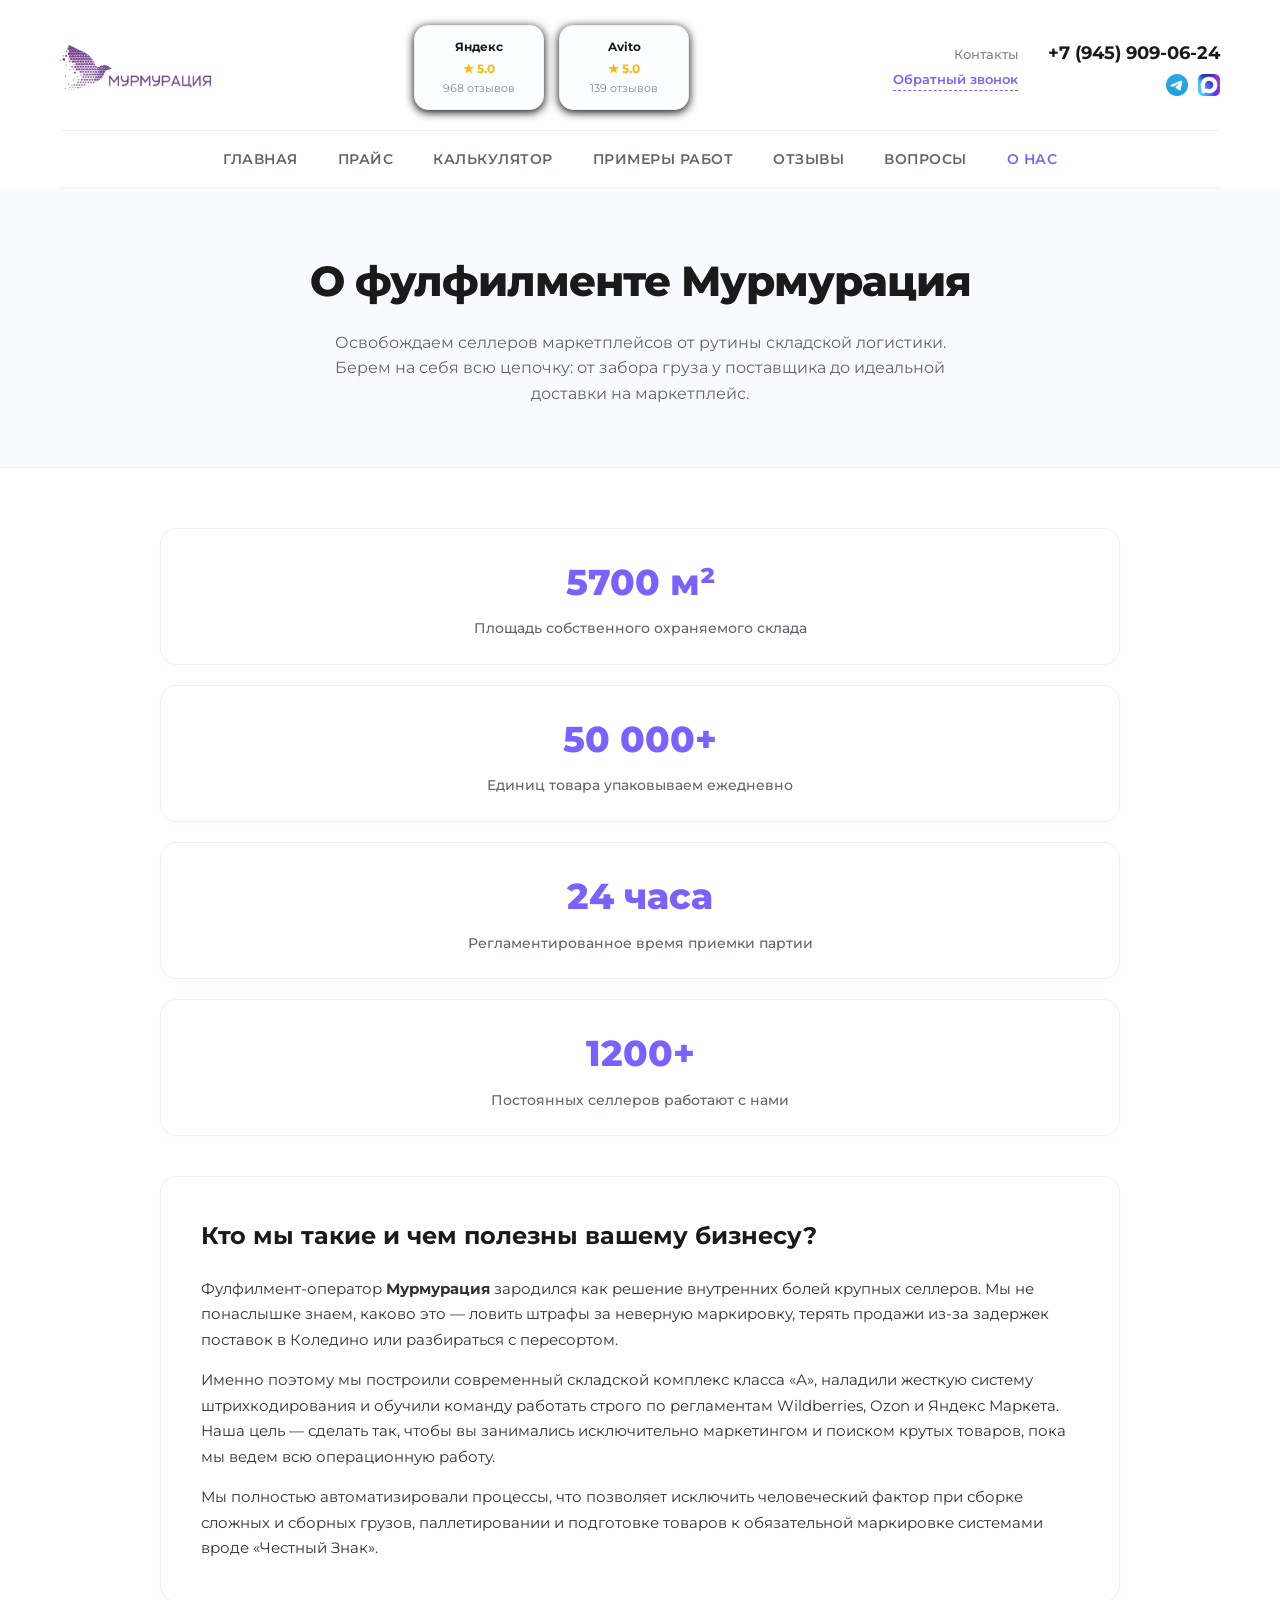
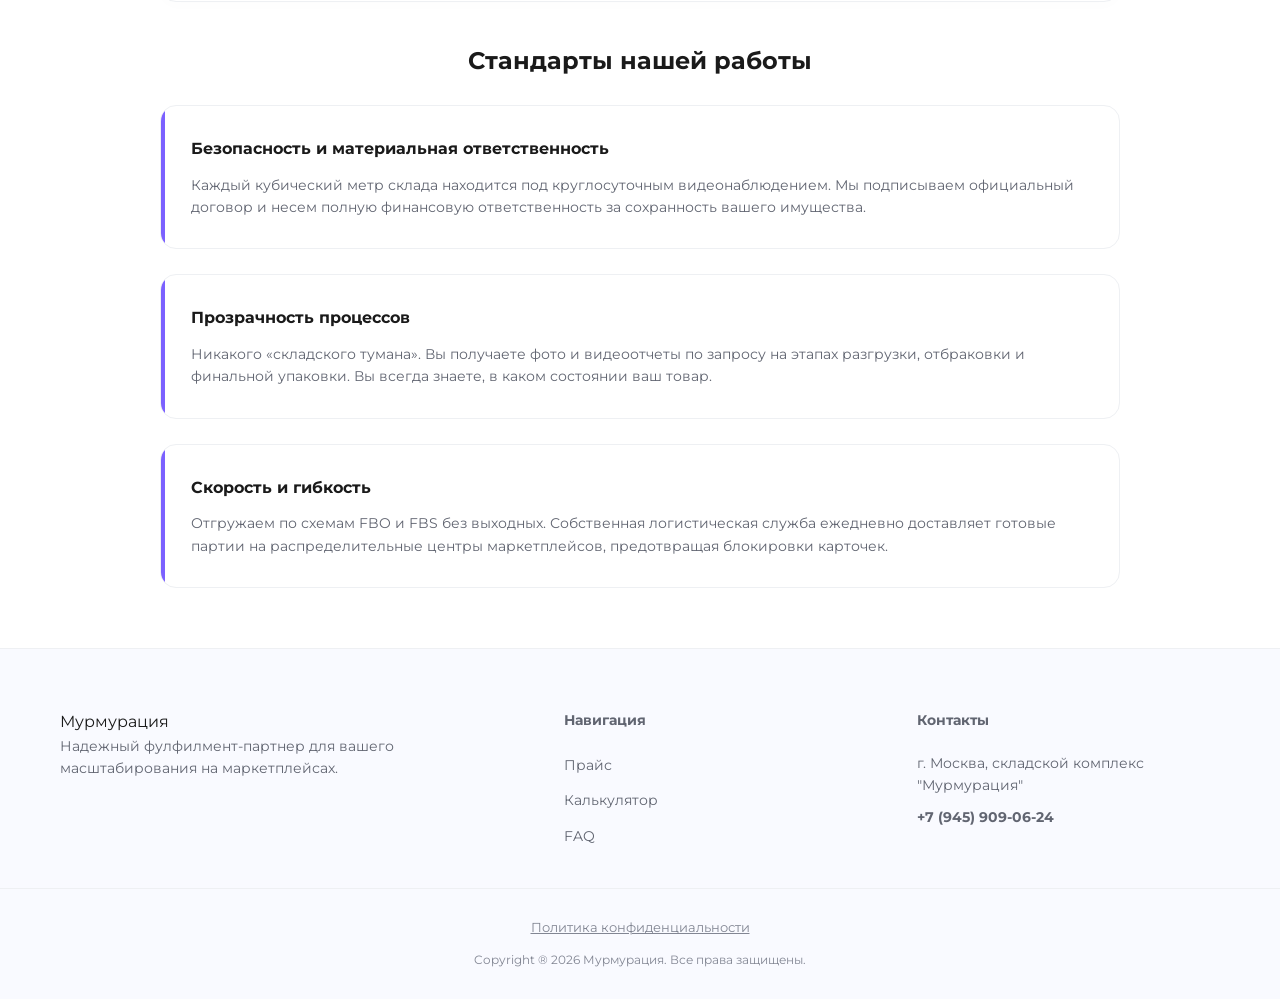
==== about.html @ 0a9bf823 "Final" ====
<!doctype html>
<html lang="ru">
  <head>
    <meta charset="UTF-8" />
    <meta name="viewport" content="width=device-width, initial-scale=1.0" />
    <title>О компании — Мурмурация</title>
    <link rel="stylesheet" href="css/main.css" />
    <style>
      /* ==========================================================================
         ДОПОЛНИТЕЛЬНЫЕ СТИЛИ ДЛЯ СТРАНИЦЫ О КОМПАНИИ (about.html)
         ========================================================================== */
      .about-hero {
        background: #f9faff;
        padding: 60px 0;
        text-align: center;
        border-bottom: 1px solid #eef0f3;
      }
      .about-hero h1 {
        font-size: 42px;
        font-weight: 800;
        margin-bottom: 15px;
        letter-spacing: -1px;
        color: #1a1a1a;
      }
      .about-hero p {
        color: #616571;
        font-size: 16px;
        max-width: 650px;
        margin: 0 auto;
        line-height: 1.6;
      }

      /* Основной контейнер контента */
      .about-container {
        max-width: 1000px;
        margin: 0 auto;
        padding: 60px 20px;
      }

      /* Блок с текстом об истории/миссии */
      .about-story-block {
        background: #ffffff;
        border: 1px solid #eef0f3;
        border-radius: 16px;
        padding: 40px;
        margin-bottom: 40px;
        box-shadow: 0 4px 15px rgba(0, 0, 0, 0.01);
      }
      .about-story-block h3 {
        font-size: 24px;
        font-weight: 700;
        margin-bottom: 20px;
        color: #1a1a1a;
      }
      .about-story-block p {
        font-size: 15px;
        color: #333333;
        line-height: 1.7;
        margin-bottom: 15px;
      }
      .about-story-block p:last-child {
        margin-bottom: 0;
      }

      /* Сетка с цифрами/достижениями */
      .about-stats-grid {
        display: grid;
        grid-template-columns: repeat(auto-fit, minmax(220px, 1fr));
        gap: 20px;
        margin-bottom: 40px;
      }
      .stat-card {
        background: #ffffff;
        border: 1px solid #eef0f3;
        border-radius: 16px;
        padding: 25px;
        text-align: center;
        box-shadow: 0 4px 15px rgba(0, 0, 0, 0.01);
      }
      .stat-number {
        font-size: 36px;
        font-weight: 800;
        color: #7b61ff; /* Твой фирменный фиолетовый */
        margin-bottom: 8px;
      }
      .stat-label {
        font-size: 14px;
        color: #616571;
        font-weight: 500;
        line-height: 1.4;
      }

      /* Блок с нашими ценностями/преимуществами */
      .about-features-section h3 {
        font-size: 24px;
        font-weight: 700;
        margin-bottom: 25px;
        text-align: center;
        color: #1a1a1a;
      }
      .about-features-grid {
        display: grid;
        grid-template-columns: repeat(auto-fit, minmax(280px, 1fr));
        gap: 25px;
      }
      .feature-card {
        background: #ffffff;
        border: 1px solid #eef0f3;
        border-radius: 16px;
        padding: 30px;
        position: relative;
        overflow: hidden;
      }
      .feature-card::before {
        content: "";
        position: absolute;
        top: 0;
        left: 0;
        width: 4px;
        height: 100%;
        background: #7b61ff;
      }
      .feature-card h5 {
        font-size: 16px;
        font-weight: 700;
        color: #1a1a1a;
        margin-bottom: 12px;
      }
      .feature-card p {
        font-size: 14px;
        color: #616571;
        line-height: 1.6;
      }
    </style>
  </head>
  <body>
    <div class="wrapper">
      <header class="container">
        <div class="header-top">
          <a href="./" class="logo">
            <img src="img/logo.png" alt="Мурмурация — фулфилмент под ключ" />
          </a>

          <div class="rating-widgets">
            <a
              href="https://yandex.ru/maps/-/CPHtiZzV"
              target="_blank"
              class="rating-box yandex-box"
            >
              <span class="box-title">Яндекс</span>
              <span class="rating">★ 5.0</span>
              <span class="reviews">968 отзывов</span>
            </a>
            <a
              href="https://www.avito.ru/"
              target="_blank"
              class="rating-box avito-box"
            >
              <span class="box-title">Avito</span>
              <span class="rating">★ 5.0</span>
              <span class="reviews">139 отзывов</span>
            </a>
          </div>

          <div class="header-contacts">
            <div class="callback-links">
              <a href="contact.html">Контакты</a>
              <a href="#call-modal" class="callback-trigger">Обратный звонок</a>
            </div>
            <div class="phone-block">
              <a href="tel:+79459090624" class="phone-number"
                >+7 (945) 909-06-24</a
              >
              <div class="social-icons">
                <a href="#" target="_blank" rel="noopener">
                  <img src="img/Telegram.png" alt="Написать нам в Telegram" />
                </a>
                <a href="#" target="_blank" rel="noopener">
                  <img src="img/MAX-512x512.png" alt="Написать нам в Макс" />
                </a>
              </div>
            </div>
          </div>
        </div>

        <nav class="header-nav">
          <ul>
            <li><a href="./">Главная</a></li>
            <li><a href="./#price">Прайс</a></li>
            <li><a href="./#calculator">Калькулятор</a></li>
            <li><a href="./#examples">Примеры работ</a></li>
            <li><a href="reviews.html">Отзывы</a></li>
            <li><a href="./#faq">Вопросы</a></li>
            <li class="active"><a href="about.html">О нас</a></li>
          </ul>
        </nav>
      </header>

      <main>
        <section class="about-hero">
          <div class="container">
            <h1>О фулфилменте Мурмурация</h1>
            <p>
              Освобождаем селлеров маркетплейсов от рутины складской логистики.
              Берем на себя всю цепочку: от забора груза у поставщика до
              идеальной доставки на маркетплейс.
            </p>
          </div>
        </section>

        <section class="container">
          <div class="about-container">
            <div class="about-stats-grid">
              <div class="stat-card">
                <div class="stat-number">5700 м²</div>
                <div class="stat-label">
                  Площадь собственного охраняемого склада
                </div>
              </div>
              <div class="stat-card">
                <div class="stat-number">50 000+</div>
                <div class="stat-label">
                  Единиц товара упаковываем ежедневно
                </div>
              </div>
              <div class="stat-card">
                <div class="stat-number">24 часа</div>
                <div class="stat-label">
                  Регламентированное время приемки партии
                </div>
              </div>
              <div class="stat-card">
                <div class="stat-number">1200+</div>
                <div class="stat-label">
                  Постоянных селлеров работают с нами
                </div>
              </div>
            </div>

            <div class="about-story-block">
              <h3>Кто мы такие и чем полезны вашему бизнесу?</h3>
              <p>
                Фулфилмент-оператор <strong>Мурмурация</strong> зародился как
                решение внутренних болей крупных селлеров. Мы не понаслышке
                знаем, каково это — ловить штрафы за неверную маркировку, терять
                продажи из-за задержек поставок в Коледино или разбираться с
                пересортом.
              </p>
              <p>
                Именно поэтому мы построили современный складской комплекс
                класса «А», наладили жесткую систему штрихкодирования и обучили
                команду работать строго по регламентам Wildberries, Ozon и
                Яндекс Маркета. Наша цель — сделать так, чтобы вы занимались
                исключительно маркетингом и поиском крутых товаров, пока мы
                ведем всю операционную работу.
              </p>
              <p>
                Мы полностью автоматизировали процессы, что позволяет исключить
                человеческий фактор при сборке сложных и сборных грузов,
                паллетировании и подготовке товаров к обязательной маркировке
                системами вроде «Честный Знак».
              </p>
            </div>

            <div class="about-features-section">
              <h3>Стандарты нашей работы</h3>
              <div class="about-features-grid">
                <div class="feature-card">
                  <h5>Безопасность и материальная ответственность</h5>
                  <p>
                    Каждый кубический метр склада находится под круглосуточным
                    видеонаблюдением. Мы подписываем официальный договор и несем
                    полную финансовую ответственность за сохранность вашего
                    имущества.
                  </p>
                </div>

                <div class="feature-card">
                  <h5>Прозрачность процессов</h5>
                  <p>
                    Никакого «складского тумана». Вы получаете фото и
                    видеоотчеты по запросу на этапах разгрузки, отбраковки и
                    финальной упаковки. Вы всегда знаете, в каком состоянии ваш
                    товар.
                  </p>
                </div>

                <div class="feature-card">
                  <h5>Скорость и гибкость</h5>
                  <p>
                    Отгружаем по схемам FBO и FBS без выходных. Собственная
                    логистическая служба ежедневно доставляет готовые партии на
                    распределительные центры маркетплейсов, предотвращая
                    блокировки карточек.
                  </p>
                </div>
              </div>
            </div>
          </div>
        </section>
      </main>

      <footer>
        <div class="footer-blocks container">
          <div>
            <span class="logo">Мурмурация</span>
            <p>
              Надежный фулфилмент-партнер для вашего масштабирования на
              маркетплейсах.
            </p>
          </div>
          <div>
            <p class="footer-title">Навигация</p>
            <ul>
              <li><a href="./#price">Прайс</a></li>
              <li><a href="./#calculator">Калькулятор</a></li>
              <li><a href="./#faq">FAQ</a></li>
            </ul>
          </div>
          <div>
            <p class="footer-title">Контакты</p>
            <p>г. Москва, складской комплекс "Мурмурация"</p>
            <p class="footer-phone">+7 (945) 909-06-24</p>
          </div>
        </div>
        <hr />
        <div
          class="footer-legal"
          style="text-align: center; margin-bottom: 10px"
        >
          <a
            href="privacy-policy.html"
            style="font-size: 13px; color: #828693; text-decoration: underline"
            >Политика конфиденциальности</a
          >
        </div>
        <p class="copyright">
          Copyright ® 2026 Мурмурация. Все права защищены.
        </p>
      </footer>
    </div>
  </body>
</html>
---- css/main.css ----
/* ==========================================================================
   1. БАЗОВЫЕ НАСТРОЙКИ (НЕ ТРОГАТЬ)
   ========================================================================== */
@import url("https://fonts.googleapis.com/css2?family=Montserrat:wght@300;400;500;600;700;800;900&display=swap");

* {
  margin: 0;
  padding: 0;
  box-sizing: border-box;
}

html {
  scroll-behavior: smooth;
}

body {
  font-family: "Montserrat", sans-serif;
  background-color: #ffffff;
  color: #1a1a1a;
  line-height: 1.6;
  -webkit-font-smoothing: antialiased;
}

a {
  text-decoration: none;
  color: inherit;
  transition: all 0.2s ease;
}

img,
video {
  max-width: 100%;
  height: auto;
  display: block;
}

.wrapper {
  overflow: hidden;
  display: flex;
  flex-direction: column;
  min-height: 100vh;
}

.container {
  max-width: 1200px;
  width: 100%;
  margin: 0 auto;
  padding: 0 20px;
}

.section-padding {
  padding: 100px 0;
}

.section-title {
  font-size: 36px;
  font-weight: 800;
  letter-spacing: -0.5px;
  margin-bottom: 50px;
  text-align: center;
}

.grid-3-columns {
  display: grid;
  grid-template-columns: repeat(3, 1fr);
  gap: 30px;
}

/* ==========================================================================
   2. ШАПКА САЙТА (HEADER)
   ========================================================================== */
.header-top {
  display: flex;
  justify-content: space-between;
  align-items: center;
  padding: 25px 0 20px 0;
}

.logo img {
  max-height: 45px;
}

.header-contacts {
  display: flex;
  align-items: center;
  gap: 30px;
}

.callback-links {
  display: flex;
  flex-direction: column;
  align-items: flex-end;
  gap: 4px;
}

.callback-links a {
  font-size: 13px;
  font-weight: 500;
  color: #828693;
}

.callback-links .callback-trigger {
  color: #7b61ff;
  font-weight: 600;
  border-bottom: 1px dashed #7b61ff;
}

.callback-links .callback-trigger:hover {
  color: #5a3edb;
  border-color: transparent;
}

.phone-block {
  display: flex;
  flex-direction: column;
  align-items: flex-end;
  gap: 6px;
}

.phone-number {
  font-size: 18px;
  font-weight: 700;
  color: #1a1a1a;
}

.social-icons {
  display: flex;
  gap: 10px;
}

.social-icons img {
  width: 22px;
  height: 22px;
}

/* Бургер по умолчанию скрыт на ПК */
.burger-menu-btn {
  display: none;
}

.header-nav {
  border-top: 1px solid #f0f2f5;
  border-bottom: 1px solid #f0f2f5;
  padding: 15px 0;
}

.header-nav ul {
  display: flex;
  list-style: none;
  justify-content: center;
  gap: 40px;
}

.header-nav ul li a {
  font-size: 14px;
  font-weight: 600;
  color: #616571;
  text-transform: uppercase;
  letter-spacing: 0.5px;
}

.header-nav ul li a:hover,
.header-nav ul li.active a {
  color: #7b61ff;
}

/* ==========================================================================
   3. ГЛАВНЫЙ ЭКРАН (HERO)
   ========================================================================== */
.hero-advanced-section {
  width: 100%;
  padding: 60px 0;
  background-color: #ffffff;
}

.hero-layout-wrapper {
  display: flex;
  align-items: center;
  justify-content: space-between;
  gap: 50px;
}

.hero-text-side {
  flex: 0 0 45%;
  max-width: 520px;
}

.hero-tagline {
  font-size: 12px;
  font-weight: 700;
  color: #ff7a50;
  letter-spacing: 1.5px;
  margin-bottom: 20px;
  text-transform: uppercase;
}

.hero-title {
  font-size: 42px;
  font-weight: 800;
  line-height: 1.2;
  margin-bottom: 20px;
  letter-spacing: -1px;
}

.hero-text-p {
  font-size: 15px;
  color: #616571;
  margin-bottom: 30px;
}

.hero-stats {
  display: flex;
  gap: 40px;
  margin-bottom: 40px;
  border-left: 3px solid #7b61ff;
  padding-left: 20px;
}

.stat-item {
  display: flex;
  flex-direction: column;
}

.stat-num {
  font-size: 32px;
  font-weight: 800;
  color: #1a1a1a;
  line-height: 1.2;
}

.stat-desc {
  font-size: 13px;
  color: #828693;
  font-weight: 500;
}

.btn-main {
  background-color: #7b61ff;
  color: #ffffff;
  border: none;
  padding: 18px 36px;
  font-family: "Montserrat", sans-serif;
  font-size: 15px;
  font-weight: 700;
  border-radius: 12px;
  cursor: pointer;
  box-shadow: 0 6px 20px rgba(123, 97, 255, 0.25);
  transition: all 0.2s ease;
}

.btn-main:hover {
  background-color: #5a3edb;
  transform: translateY(-2px);
}

.hero-interactive-side {
  flex: 0 0 50%;
  width: 100%;
}

.map-viewport-clean {
  position: relative;
  width: 100%;
  aspect-ratio: 16 / 9;
  border-radius: 24px;
  overflow: hidden;
  box-shadow: 0 25px 60px rgba(0, 0, 0, 0.12);
  background: #101012;
}

.map-container-clean {
  width: 100%;
  height: 100%;
  position: relative;
}

.map-video-element {
  width: 100%;
  height: 100%;
  object-fit: cover;
  display: block;
}

.map-point {
  position: absolute;
  z-index: 10;
}

.point-trigger {
  width: 36px;
  height: 36px;
  border-radius: 50%;
  background-color: #7b61ff;
  color: #ffffff;
  border: 3px solid #ffffff;
  font-size: 20px;
  font-weight: 700;
  cursor: pointer;
  display: flex;
  align-items: center;
  justify-content: center;
  box-shadow: 0 6px 15px rgba(123, 97, 255, 0.4);
  transition: all 0.2s ease;
}

.point-trigger:hover {
  transform: scale(1.2) rotate(90deg);
  background-color: #ff7a50;
}

/* ==========================================================================
   4. ПОЛНОЭКРАННЫЕ ОКНА (ART OVERLAYS)
   ========================================================================== */
.art-overlay {
  position: fixed;
  top: 0;
  left: 0;
  width: 100%;
  height: 100%;
  background-color: rgba(20, 20, 22, 0.9);
  backdrop-filter: blur(10px);
  display: flex;
  justify-content: center;
  align-items: center;
  z-index: 99999;
  opacity: 0;
  visibility: hidden;
  transition: all 0.3s ease;
}

.art-overlay.is-visible {
  opacity: 1;
  visibility: visible;
}

.art-modal-content {
  position: relative;
  max-width: 90vw;
  max-height: 90vh;
}

.art-modal-content img {
  max-width: 100%;
  max-height: 85vh;
  border-radius: 16px;
  box-shadow: 0 30px 80px rgba(0, 0, 0, 0.5);
  display: block;
  object-fit: contain;
}

.art-modal-close {
  position: absolute;
  top: -55px;
  right: 0;
  background: none;
  border: none;
  color: #ffffff;
  font-size: 45px;
  font-weight: 300;
  cursor: pointer;
  line-height: 1;
  transition: color 0.2s;
}

.art-modal-close:hover {
  color: #ff7a50;
}

/* ==========================================================================
   5. ФИКС ИСПРАВЛЕННОЙ БЕСКОНЕЧНОЙ КАРУСЕЛИ ЛОГОТИПОВ
   ========================================================================== */
.partners-carousel {
  padding: 40px 0;
  border-top: 1px solid #f0f2f5;
  border-bottom: 1px solid #f0f2f5;
  overflow: hidden;
  position: relative;
  width: 100%;

  -webkit-mask-image: linear-gradient(
    to right,
    transparent 0%,
    #000 10%,
    #000 90%,
    transparent 100%
  );
  mask-image: linear-gradient(
    to right,
    transparent 0%,
    #000 10%,
    #000 90%,
    transparent 100%
  );
}

.logos-track {
  display: flex;
  width: max-content;
  align-items: center;
  animation: scrollLinear 30s linear infinite;
}

.logos-group {
  display: flex;
  align-items: center;
  justify-content: space-around;
  gap: 80px;
  padding-right: 80px; /* Стык в стык без наложений */
}

.logos-group a {
  display: flex;
  align-items: center;
  justify-content: center;
  flex-shrink: 0;
  position: relative;
}

.logos-group img {
  height: 32px;
  width: auto;
  object-fit: contain;
  filter: grayscale(100%);
  opacity: 0.3;
  transition:
    filter 0.3s ease,
    opacity 0.3s ease,
    transform 0.3s ease;
}

.logos-group a:hover img {
  filter: grayscale(0%);
  opacity: 1;
  transform: scale(1.08);
}

@keyframes scrollLinear {
  0% {
    transform: translateX(0);
  }
  100% {
    transform: translateX(-50%);
  }
}

/* ==========================================================================
   6. КОММЕРЧЕСКИЕ БЛОКИ (ПРАЙСЫ И ПРИМЕРЫ РАБОТ)
   ========================================================================== */
.work-card {
  background: #ffffff;
  border-radius: 16px;
  overflow: hidden;
  border: 1px solid #eef0f3;
  transition: all 0.3s ease;
}

.work-card img {
  width: 100%;
  height: 220px;
  object-fit: cover;
}

.work-card p {
  padding: 20px;
  font-weight: 600;
  font-size: 14px;
  color: #1a1a1a;
  text-align: center;
}

.work-card:hover {
  transform: translateY(-5px);
  box-shadow: 0 15px 35px rgba(0, 0, 0, 0.05);
}

.service-card {
  background: #fcfdfe;
  border: 1px solid #eef0f3;
  border-radius: 16px;
  padding: 40px 30px;
  transition: all 0.3s ease;
}

.service-icon {
  width: 45px;
  height: 45px;
  margin-bottom: 25px;
}

.service-card h4 {
  font-size: 18px;
  font-weight: 700;
  margin-bottom: 12px;
}

.service-card p {
  font-size: 14px;
  color: #616571;
}

.service-card:hover {
  background: #ffffff;
  border-color: #7b61ff;
  box-shadow: 0 15px 35px rgba(123, 97, 255, 0.05);
}

/* ==========================================================================
   7. СЕКЦИЯ КАЛЬКУЛЯТОРА И FAQ
   ========================================================================== */
.calc-block {
  background: #f9faff;
  border: 1px solid #e8ecff;
  border-radius: 24px;
  padding: 60px 40px;
  text-align: center;
}

.calc-subtitle {
  color: #616571;
  margin-top: -30px;
  margin-bottom: 40px;
}

.calc-placeholder {
  background: #ffffff;
  border: 2px dashed #d2d9ff;
  border-radius: 16px;
  padding: 50px;
  color: #7b61ff;
  font-weight: 600;
}

.faq-list {
  max-width: 800px;
  margin: 0 auto;
  display: flex;
  flex-direction: column;
  gap: 15px;
}

.faq-item {
  border: 1px solid #eef0f3;
  border-radius: 12px;
  background: #ffffff;
  padding: 20px 25px;
  overflow: hidden;
  transition: border-color 0.2s ease;
}

.faq-question {
  font-weight: 700;
  font-size: 16px;
  cursor: pointer;
  color: #1a1a1a;
  display: flex;
  justify-content: space-between;
  align-items: center;
  user-select: none;
}

.faq-toggle-icon {
  font-size: 20px;
  color: #7b61ff;
  font-weight: 400;
  transition: transform 0.3s ease;
  line-height: 1;
}

.faq-answer {
  max-height: 0;
  overflow: hidden;
  transition: max-height 0.3s cubic-bezier(0, 1, 0, 1);
  font-size: 14px;
  color: #616571;
}

.faq-answer p {
  padding-top: 15px;
  margin-top: 10px;
  border-top: 1px solid #f5f7fa;
  line-height: 1.6;
}

.faq-item.is-active {
  border-color: #7b61ff;
}

.faq-item.is-active .faq-answer {
  max-height: 500px;
  transition: max-height 0.3s cubic-bezier(0.9, 0, 0.1, 1);
}

.faq-item.is-active .faq-toggle-icon {
  transform: rotate(45deg);
  color: #ff7a50;
}

/* ==========================================================================
   8. ФОРМА ПОДБОРА РЕШЕНИЙ
   ========================================================================== */
.form-banner {
  background: linear-gradient(135deg, #7b61ff 0%, #5a3edb 100%);
  border-radius: 24px;
  padding: 50px 60px;
  display: flex;
  justify-content: space-between;
  align-items: center;
  color: #ffffff;
}

.form-text h3 {
  font-size: 26px;
  font-weight: 800;
  margin-bottom: 8px;
}

.form-fields {
  display: flex;
  gap: 15px;
  width: 50%;
  justify-content: flex-end;
}

.form-fields input {
  width: 100%;
  max-width: 320px;
  padding: 16px 20px;
  border-radius: 12px;
  border: 1px solid rgba(255, 255, 255, 0.3) !important;
  background: rgba(255, 255, 255, 0.1);
  font-family: "Montserrat", sans-serif;
  color: #ffffff;
  font-size: 15px;
  outline: none;
  transition: border-color 0.2s ease;
}

.form-fields input:focus {
  border-color: #ffffff !important;
}

.form-fields input::placeholder {
  color: rgba(255, 255, 255, 0.6);
}

.form-fields button {
  background: #ffffff;
  color: #7b61ff;
  border: none;
  padding: 16px 30px;
  border-radius: 12px;
  font-family: "Montserrat", sans-serif;
  font-weight: 700;
  cursor: pointer;
  white-space: nowrap;
  transition: all 0.2s ease;
}

.form-fields button:hover {
  background: #fff4f0;
  color: #ff7a50;
  transform: translateY(-2px);
}

.privacy-agreement {
  display: flex;
  align-items: center;
  gap: 10px;
  margin-top: 15px;
  font-size: 13px;
  color: rgba(255, 255, 255, 0.85);
  width: 100%;
  max-width: 320px;
  justify-content: flex-start;
  text-align: left;
}

.privacy-agreement input[type="checkbox"] {
  cursor: pointer;
  flex-shrink: 0;
  width: 15px;
  height: 15px;
}

.privacy-agreement label {
  cursor: pointer;
  line-height: 1.3;
}

.privacy-agreement a {
  color: #ffffff;
  text-decoration: underline;
  font-weight: 500;
}

/* ==========================================================================
   9. МОДАЛЬНОЕ ОКНО ОБРАТНОГО ЗВОНКА
   ========================================================================== */
.modal-overlay {
  position: fixed;
  top: 0;
  left: 0;
  width: 100%;
  height: 100%;
  background-color: rgba(0, 0, 0, 0.6);
  backdrop-filter: blur(5px);
  display: flex;
  justify-content: center;
  align-items: center;
  z-index: 99999;
  opacity: 0;
  visibility: hidden;
  transition: all 0.3s ease;
}

.modal-overlay.is-open {
  opacity: 1;
  visibility: visible;
}

.modal-content {
  background-color: #ffffff;
  padding: 40px;
  border-radius: 20px;
  width: 90%;
  max-width: 450px;
  position: relative;
  box-shadow: 0 20px 50px rgba(0, 0, 0, 0.15);
  text-align: center;
}

.modal-content h3 {
  font-size: 24px;
  font-weight: 800;
  margin-bottom: 10px;
  color: #1a1a1a;
}

.modal-content p {
  font-size: 14px;
  color: #616571;
  margin-bottom: 25px;
  line-height: 1.5;
}

.modal-input {
  width: 100%;
  padding: 14px 18px;
  margin-bottom: 15px;
  border: 1px solid #cccccc !important;
  border-radius: 10px;
  box-sizing: border-box;
  font-size: 15px;
  background-color: #fafafa;
  font-family: "Montserrat", sans-serif;
  color: #1a1a1a;
  outline: none;
  transition: all 0.2s ease;
}

.modal-input:focus {
  border-color: #7b61ff !important;
  background-color: #ffffff;
  box-shadow: 0 0 0 4px rgba(123, 97, 255, 0.1);
}

.modal-privacy {
  display: flex !important;
  align-items: flex-start !important;
  gap: 10px !important;
  margin: 5px 0 20px 0 !important;
  text-align: left !important;
}

.modal-privacy input[type="checkbox"] {
  margin-top: 3px !important;
  cursor: pointer;
  flex-shrink: 0 !important;
  width: 15px;
  height: 15px;
}

.modal-privacy label {
  font-size: 13px !important;
  line-height: 1.4 !important;
  color: #616571 !important;
  cursor: pointer;
}

.modal-privacy label a {
  color: #7b61ff;
  text-decoration: underline;
  font-weight: 500;
}

.modal-submit-btn {
  width: 100%;
  padding: 16px;
  background: #7b61ff;
  color: #ffffff;
  border: none;
  border-radius: 12px;
  font-size: 16px;
  font-weight: 700;
  font-family: "Montserrat", sans-serif;
  cursor: pointer;
  box-shadow: 0 5px 15px rgba(123, 97, 255, 0.2);
  transition: background 0.2s ease;
}

.modal-submit-btn:hover {
  background: #6346f0;
}

.modal-close {
  position: absolute;
  top: 15px;
  right: 20px;
  background: none;
  border: none;
  font-size: 32px;
  color: #828693;
  cursor: pointer;
  line-height: 1;
  transition: color 0.2s;
}

.modal-close:hover {
  color: #1a1a1a;
}

/* ==========================================================================
   10. ПЛАШКА КУКИ И ПОДВАЛ (COOKIE BANNER & FOOTER)
   ========================================================================== */
.cookie-banner {
  position: fixed;
  bottom: 20px;
  left: 50%;
  transform: translateX(-50%);
  width: 90%;
  max-width: 600px;
  background-color: #1a1a1c;
  color: #ffffff;
  padding: 15px 25px;
  border-radius: 12px;
  box-shadow: 0 10px 30px rgba(0, 0, 0, 0.3);
  display: flex;
  justify-content: space-between;
  align-items: center;
  gap: 20px;
  z-index: 9999;
  font-size: 13px;
  line-height: 1.4;
}

.cookie-banner a {
  color: #7b61ff;
  text-decoration: underline;
}

.cookie-btn {
  background-color: #7b61ff;
  color: white;
  border: none;
  padding: 10px 20px;
  border-radius: 8px;
  cursor: pointer;
  font-weight: 700;
  font-family: "Montserrat", sans-serif;
  white-space: nowrap;
  transition: background 0.2s;
}

.cookie-btn:hover {
  background-color: #6346f0;
}

footer {
  background: #f9faff;
  border-top: 1px solid #eef0f3;
  padding: 60px 0 30px 0;
  margin-top: auto;
}

.footer-blocks {
  display: grid;
  grid-template-columns: 1.5fr 1fr 1fr;
  gap: 50px;
  margin-bottom: 40px;
}

.footer-title {
  font-size: 16px;
  font-weight: 700;
  margin-bottom: 20px;
}

.footer-blocks p,
.footer-blocks ul li a {
  font-size: 14px;
  color: #616571;
}

.footer-blocks ul {
  list-style: none;
  display: flex;
  flex-direction: column;
  gap: 10px;
}

.footer-blocks ul li a:hover {
  color: #7b61ff;
}

.footer-phone {
  font-size: 18px;
  font-weight: 700;
  color: #1a1a1a;
  margin-top: 10px;
}

footer hr {
  border: none;
  border-top: 1px solid #eef0f3;
  margin-bottom: 25px;
}

.copyright {
  font-size: 12px;
  color: #828693;
  text-align: center;
}

/* ==========================================================================
   ОБНОВЛЕННЫЕ ПЛАШКИ ОТЗЫВОВ ДЛЯ ДЕСКТОПА
   ========================================================================== */
.rating-widgets {
  display: flex;
  gap: 15px;
  align-items: center;
}

.rating-box {
  display: flex;
  flex-direction: column;
  align-items: center;
  justify-content: center;
  text-align: center;
  width: 130px;
  height: 85px;
  border: 1px solid #eef0f3;
  border-radius: 14px;
  background: #fcfdfe;
  font-size: 12px;
  cursor: pointer;
  box-shadow: 0 2px 10px black;
  text-decoration: none;
  color: inherit;
  will-change: transform, box-shadow;
  transition: all 0.25s ease;
}

.rating-box .box-title {
  font-weight: 700;
  color: #1a1a1a;
  margin-bottom: 3px;
}

.rating-box .rating {
  color: #ffb700;
  font-weight: 700;
  margin-bottom: 2px;
}

.rating-box .reviews {
  color: #828693;
  font-size: 11px;
}

.rating-box:hover {
  background: #ffffff;
  border-color: #7b61ff;
  transform: translateY(-5px);
  box-shadow: 0 12px 24px rgba(123, 97, 255, 0.12);
}

/* ==========================================================================
   ПОЛНЫЙ РЕФАКТОРИНГ МОБИЛЬНОЙ ВЕРСИИ (Экраны <= 768px)
   ========================================================================== */
@media screen and (max-width: 768px) {
  .container {
    padding-left: 20px;
    padding-right: 20px;
  }

  /* Схлопываем огромную шапку в компактную строку */
  .header-top {
    display: flex;
    flex-direction: row !important; /* В одну линию на мобилках */
    justify-content: space-between;
    align-items: center;
    padding: 15px 0;
    width: 100%;
  }

  /* Прячем огромные виджеты отзывов из шапки на смартфонах, чтобы не жрали экран */
  .rating-widgets {
    display: none !important;
  }

  /* Контакты ужимаем, оставляем только иконки и телефон */
  .header-contacts {
    flex-direction: row !important;
    gap: 15px;
    width: auto !important;
  }

  .callback-links {
    display: none !important; /* Скрываем "обратный звонок" текстом */
  }

  .phone-block {
    align-items: flex-end;
    gap: 0;
  }

  .phone-number {
    font-size: 15px !important;
  }

  .social-icons a img {
    width: 28px !important;
    height: 28px !important;
  }

  /* Включаем и центрируем кнопку бургера */
  .burger-menu-btn {
    display: flex;
    flex-direction: column;
    justify-content: space-between;
    width: 26px;
    height: 18px;
    background: transparent;
    border: none;
    cursor: pointer;
    padding: 0;
    z-index: 101;
  }

  .burger-menu-btn span {
    width: 100%;
    height: 3px;
    background-color: #1a1a1a;
    border-radius: 3px;
    transition: all 0.3s ease;
  }

  /* Переносим навигацию в полноэкранное JS-меню */
  .header-nav {
    border: none;
    padding: 0;
    position: static;
  }

  .header-nav ul {
    display: none;
    flex-direction: column !important;
    position: fixed;
    top: 0;
    left: 0;
    width: 100%;
    height: 100vh;
    background: #ffffff;
    z-index: 100;
    padding: 100px 20px 40px 20px !important;
    justify-content: flex-start;
    align-items: center;
    gap: 30px !important;
  }

  .header-nav ul li a {
    font-size: 20px !important;
    color: #1a1a1a;
  }

  /* Классы-переключатели для JS */
  .header-nav.open ul {
    display: flex !important;
  }

  .header-nav.open .burger-menu-btn span:nth-child(1) {
    transform: translateY(7px) rotate(45deg);
  }
  .header-nav.open .burger-menu-btn span:nth-child(2) {
    opacity: 0;
  }
  .header-nav.open .burger-menu-btn span:nth-child(3) {
    transform: translateY(-8px) rotate(-45deg);
  }

  /* Главный экран (Hero) */
  .hero-layout-wrapper {
    flex-direction: column-reverse !important; /* Сначала текст, видео в самый верх */
    gap: 30px;
  }

  .hero-text-side {
    flex: 0 0 100%;
    max-width: 100%;
    text-align: center;
  }

  .hero-title {
    font-size: 28px;
    line-height: 1.3;
  }

  .hero-stats {
    justify-content: center;
    border-left: none;
    border-bottom: 2px solid #7b61ff;
    padding-left: 0;
    padding-bottom: 15px;
  }

  .hero-interactive-side {
    flex: 0 0 100%;
  }

  /* Карусель */
  .logos-group {
    gap: 40px;
    padding-right: 40px;
  }
  .logos-group img,
  .logos-track img {
    height: 24px !important;
    filter: grayscale(
      100%
    ) !important; /* Убираем цветность со всех дубликатов на мобилке */
    opacity: 0.3 !important;
  }

  /* Коммерция и футер */
  .grid-3-columns,
  .footer-blocks {
    grid-template-columns: 1fr !important;
    gap: 30px;
  }

  .footer-blocks {
    text-align: center;
  }

  /* Перестраиваем фиолетовый баннер формы в один вертикальный столб */
  .form-banner {
    flex-direction: column !important;
    align-items: stretch !important;
    padding: 40px 20px !important;
    gap: 25px !important;
  }

  /* Текст формы центрируем */
  .form-text {
    text-align: center;
  }

  .form-text h3 {
    font-size: 22px !important;
    line-height: 1.3;
  }

  /* Поля ввода и кнопка выстраиваются друг под другом */
  .form-fields {
    flex-direction: column !important;
    width: 100% !important;
    align-items: center !important;
    gap: 15px !important;
  }

  /* Инпуты растягиваются на всю доступную ширину */
  .form-fields input {
    max-width: 100% !important;
    width: 100% !important;
  }

  /* Кнопка "Подобрать решение" больше не накладывается */
  .form-fields button {
    width: 100% !important;
    white-space: normal !important; /* Разрешаем перенос текста, если кнопка узкая */
    padding: 16px 20px !important;
  }

  /* ИСПРАВЛЕНО: Чекбокс согласия РКН больше не разлетается */
  .privacy-agreement {
    display: flex !important;
    flex-direction: row !important; /* Чекбокс и текст строго в одну строку */
    align-items: flex-start !important; /* Ровняем по верхней границе первой строчки текста */
    gap: 10px !important;
    margin: 10px auto 0 auto !important;
    width: 100% !important;
    max-width: 100% !important; /* Занимает всю ширину инпута */
    justify-content: flex-start !important; /* Прижимаем элементы влево без дырок */
    text-align: left !important;
  }

  .privacy-agreement input[type="checkbox"] {
    margin-top: 3px !important; /* Выравниваем квадратик по центру первой строки */
    flex-shrink: 0 !important; /* Защищаем чекбокс от сплющивания */
    width: 16px !important;
    height: 16px !important;
    cursor: pointer;
  }

  .privacy-agreement label {
    font-size: 13px !important;
    line-height: 1.4 !important;
    color: rgba(255, 255, 255, 0.85) !important;
    text-align: left !important;
  }
}

/* Дополнительные страницы */
.reviews-hero h1,
.about-hero h1 {
  font-size: 28px;
}
.review-card-header,
.about-stats-grid,
.about-features-grid {
  flex-direction: column;
  grid-template-columns: 1fr !important;
  gap: 10px;
}
.about-story-block {
  padding: 20px;
}
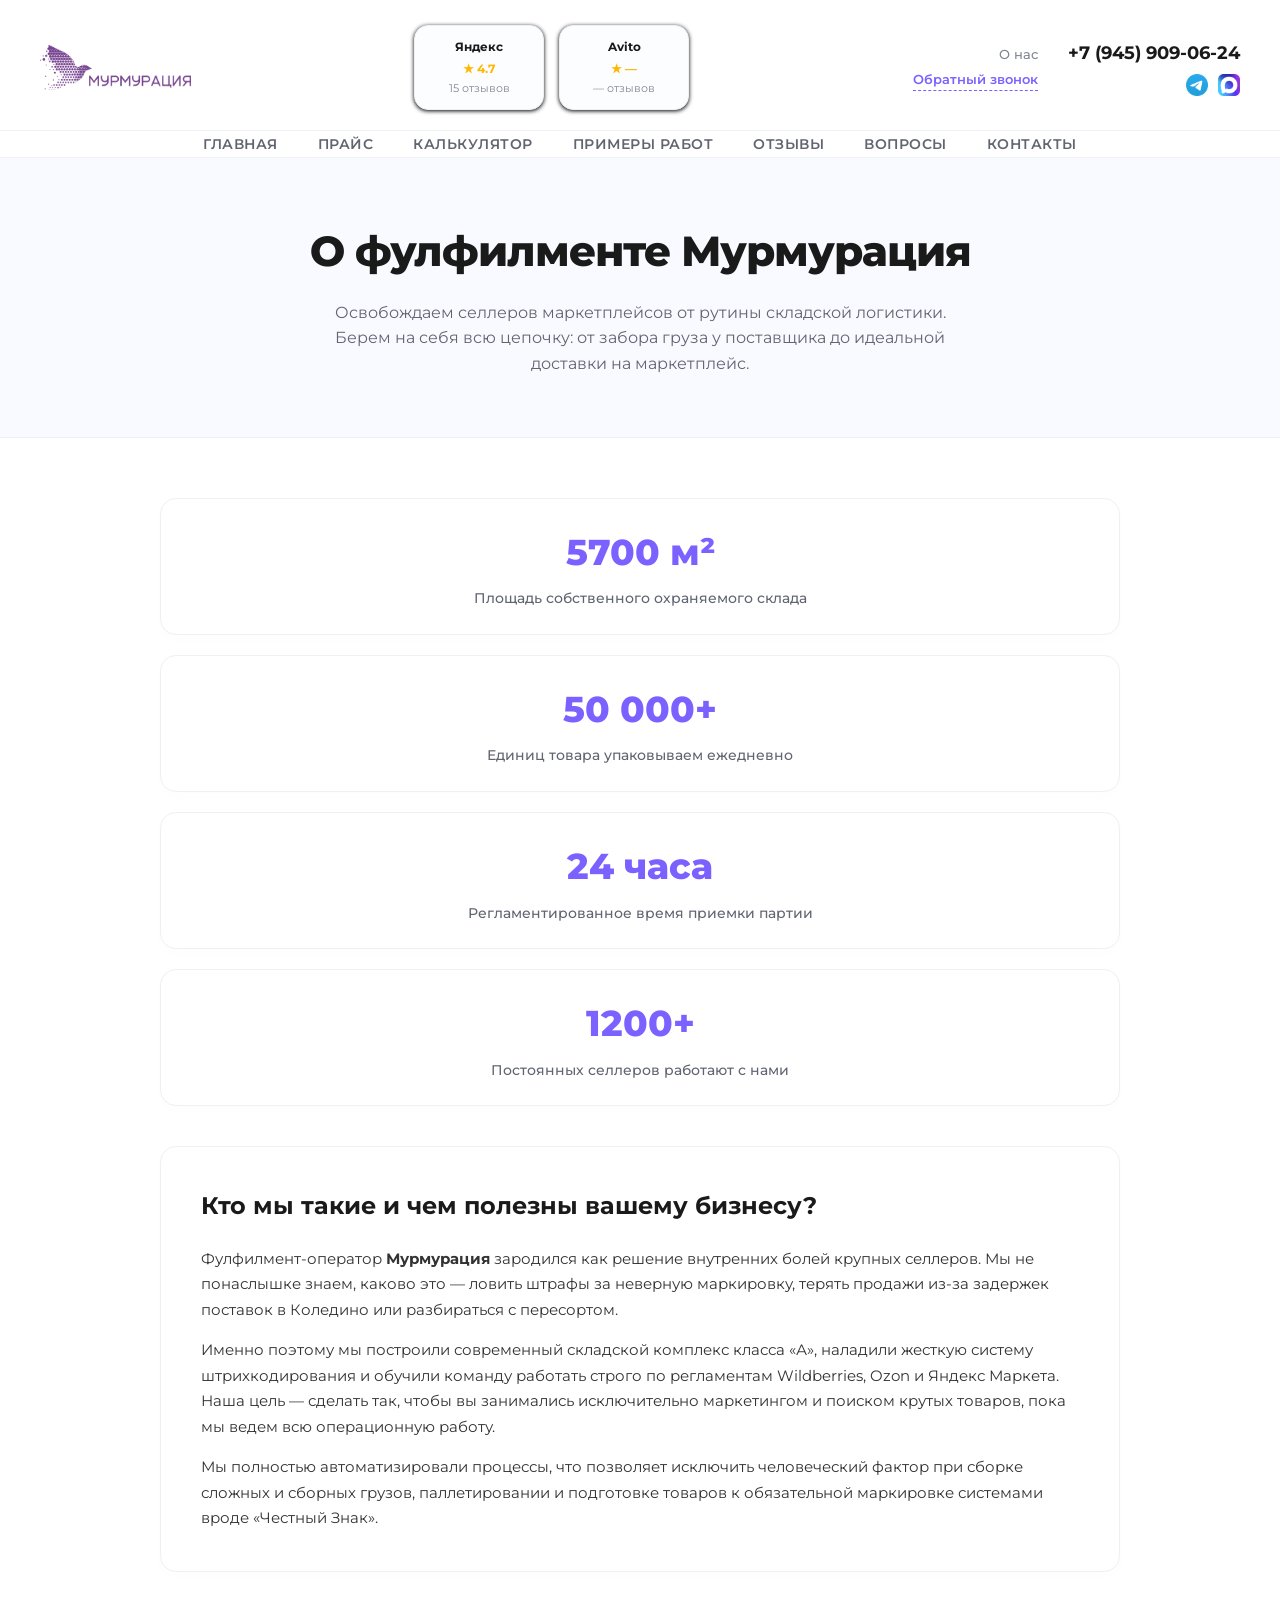
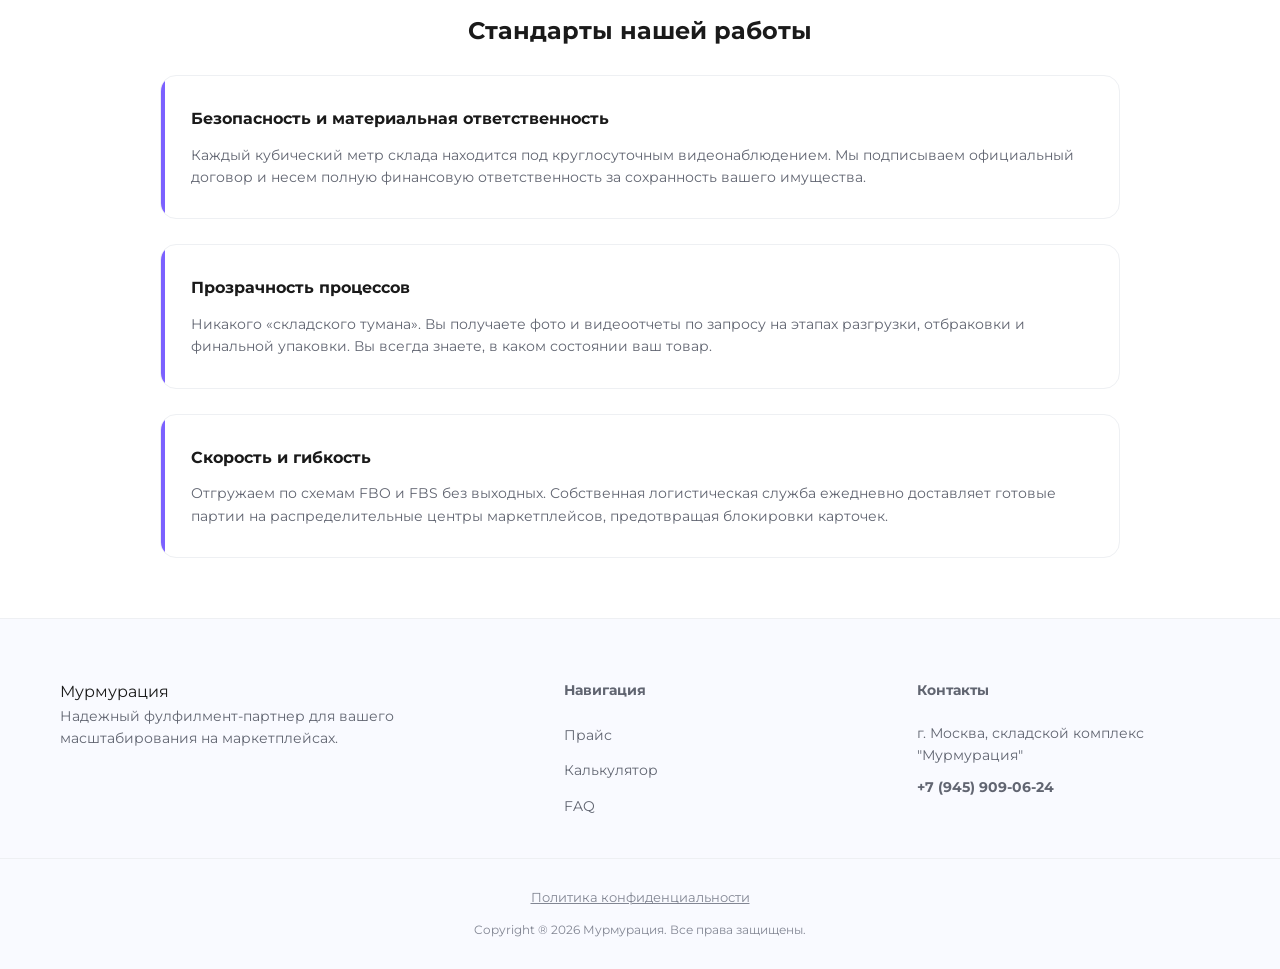
==== commit ca7f2a03: "09.06.2026" ====
--- a/about.html
+++ b/about.html
@@ -135,8 +135,8 @@
   </head>
   <body>
     <div class="wrapper">
-      <header class="container">
-        <div class="header-top">
+      <header>
+        <div class="header-top container">
           <a href="./" class="logo">
             <img src="img/logo.png" alt="Мурмурация — фулфилмент под ключ" />
           </a>
@@ -148,23 +148,24 @@
               class="rating-box yandex-box"
             >
               <span class="box-title">Яндекс</span>
-              <span class="rating">★ 5.0</span>
-              <span class="reviews">968 отзывов</span>
+              <span class="rating" id="live-ya-rating">★ 4.7</span>
+              <span class="reviews" id="live-ya-reviews">15 отзывов</span>
             </a>
+
             <a
               href="https://www.avito.ru/"
               target="_blank"
               class="rating-box avito-box"
             >
               <span class="box-title">Avito</span>
-              <span class="rating">★ 5.0</span>
-              <span class="reviews">139 отзывов</span>
+              <span class="rating" id="live-avito-rating">★ —</span>
+              <span class="reviews" id="live-avito-reviews">— отзывов</span>
             </a>
           </div>
 
           <div class="header-contacts">
             <div class="callback-links">
-              <a href="contact.html">Контакты</a>
+              <a href="about.html">О нас</a>
               <a href="#call-modal" class="callback-trigger">Обратный звонок</a>
             </div>
             <div class="phone-block">
@@ -191,7 +192,7 @@
             <li><a href="./#examples">Примеры работ</a></li>
             <li><a href="reviews.html">Отзывы</a></li>
             <li><a href="./#faq">Вопросы</a></li>
-            <li class="active"><a href="about.html">О нас</a></li>
+            <li><a href="contact.html">Контакты</a></li>
           </ul>
         </nav>
       </header>
@@ -339,5 +340,22 @@
         </p>
       </footer>
     </div>
+    <script>
+      // --- ЛОГИКА ПЛАВАЮЩЕГО (ДОГОНЯЮЩЕГО) МЕНЮ ---
+      const navMenu = document.querySelector(".header-nav");
+      // Запоминаем начальную точку, где меню стоит в шапке по умолчанию
+      const menuInitialTop = navMenu.offsetTop;
+
+      window.addEventListener("scroll", () => {
+        // Проверяем, на сколько пикселей пользователь прокрутил страницу вниз
+        if (window.scrollY > menuInitialTop + 100) {
+          // Если ушли вниз — включаем режим полета
+          navMenu.classList.add("floating");
+        } else {
+          // Если вернулись в самый верх — сажаем меню обратно на его законное место
+          navMenu.classList.remove("floating");
+        }
+      });
+    </script>
   </body>
 </html>
--- a/css/main.css
+++ b/css/main.css
@@ -69,6 +69,12 @@
 /* ==========================================================================
    2. ШАПКА САЙТА (HEADER)
    ========================================================================== */
+
+html {
+  scroll-behavior: smooth;
+  scroll-padding-top: 100px; /* Отступ при клике на якоря, чтобы меню не перекрывало заголовки */
+}
+
 .header-top {
   display: flex;
   justify-content: space-between;
@@ -138,10 +144,40 @@
   display: none;
 }
 
+/* Новые стили для плавающего меню */
 .header-nav {
+  position: relative; /* В обычном состоянии меню стоит на своем месте */
+  top: 0;
+  z-index: 999;
+  background-color: #ffffff;
   border-top: 1px solid #f0f2f5;
   border-bottom: 1px solid #f0f2f5;
-  padding: 15px 0;
+  width: 100%;
+
+  /* Добавляем мягкую анимацию для свойства top, чтобы меню плавно "каталось", а не дергалось */
+  transition:
+    top 0.4s cubic-bezier(0.25, 1, 0.5, 1),
+    box-shadow 0.3s ease;
+}
+
+.header-nav.floating {
+  position: fixed; /* Меню отрывается от страницы и начинает кататься */
+  top: 20px; /* Делаем аккуратный отступ от верхнего края экрана, как на твоем наброске */
+  left: 0;
+  right: 0;
+  max-width: 1200px; /* Ограничиваем его по ширине твоего основного контейнера */
+  margin: 0 auto; /* Центрируем по экрану */
+  border-radius: 12px; /* Красиво скругляем углы плашки, пока она летает */
+  border: 1px solid #eef0f3;
+  box-shadow: 0 10px 30px rgba(123, 97, 255, 0.1); /* Легкая фиолетовая тень в цвет твоего бренда */
+}
+
+/* Контейнер внутри меню для центрирования элементов */
+.header-nav-container {
+  display: flex;
+  justify-content: center;
+  align-items: center;
+  padding: 15px 20px;
 }
 
 .header-nav ul {
@@ -210,12 +246,32 @@
 
 .hero-stats {
   display: flex;
-  gap: 40px;
+  flex-direction: column; /* Выстраиваем фразы строго друг под другом в столбик */
+  gap: 12px; /* Аккуратный отступ между строчками */
   margin-bottom: 40px;
-  border-left: 3px solid #7b61ff;
+  border-left: 3px solid #7b61ff; /* Твоя крутая фиолетовая линия */
   padding-left: 20px;
 }
 
+.stat-item-phrase {
+  font-size: 18px;
+  font-weight: 600; /* Делаем текст выразительным */
+  color: #1a1a1a; /* Цвет под твой основной дизайн */
+  line-height: 1.3;
+}
+
+/* Адаптив для мобилок: немного уменьшаем шрифт, чтобы на экранах смартфонов всё смотрелось компактно */
+@media screen and (max-width: 576px) {
+  .hero-stats {
+    gap: 10px;
+    margin-bottom: 30px;
+    padding-left: 15px; /* Чуть уменьшаем отступ от линии на мобилках */
+  }
+
+  .stat-item-phrase {
+    font-size: 16px;
+  }
+}
 .stat-item {
   display: flex;
   flex-direction: column;
@@ -953,7 +1009,7 @@
   background: #fcfdfe;
   font-size: 12px;
   cursor: pointer;
-  box-shadow: 0 2px 10px black;
+  box-shadow: 0 1px 4px black;
   text-decoration: none;
   color: inherit;
   will-change: transform, box-shadow;
@@ -1060,6 +1116,11 @@
     border: none;
     padding: 0;
     position: static;
+  }
+
+  .header-nav-container {
+    justify-content: flex-end; /* Сдвигаем бургер вправо */
+    padding: 10px 20px;
   }
 
   .header-nav ul {
@@ -1235,3 +1296,398 @@
 .about-story-block {
   padding: 20px;
 }
+
+/* ==========================================================================
+   СЛАЙДЕРЫ ДО / ПОСЛЕ (BEFORE-AFTER SLIDER)
+   ========================================================================== */
+.slider-card {
+  padding: 0 !important; /* Убираем внутренние отступы карточки, если они были */
+  overflow: hidden;
+}
+
+.before-after-slider {
+  position: relative;
+  width: 100%;
+  height: 280px; /* Высота карточки с примером */
+  border-radius: 12px;
+  overflow: hidden;
+  box-shadow: 0 4px 15px rgba(0, 0, 0, 0.05);
+}
+
+.slider-img {
+  position: absolute;
+  top: 0;
+  left: 0;
+  width: 100%;
+  height: 100%;
+}
+
+.slider-img img {
+  width: 100%;
+  height: 100%;
+  object-fit: cover; /* Чтобы картинки не искажались */
+  pointer-events: none;
+}
+
+/* Слой "ДО" перекрывает слой "ПОСЛЕ" и обрезается */
+.img-before {
+  width: 50%; /* Стартовое положение ползунка — ровно половина */
+  overflow: hidden;
+  z-index: 2;
+}
+
+/* Стили плашек "До" и "После" */
+.slider-badge {
+  position: absolute;
+  top: 15px;
+  padding: 4px 10px;
+  font-size: 11px;
+  font-weight: 700;
+  text-transform: uppercase;
+  letter-spacing: 0.5px;
+  border-radius: 4px;
+  color: #fff;
+  z-index: 3;
+  pointer-events: none;
+}
+.badge-before {
+  left: 15px;
+  background: rgba(235, 87, 87, 0.85); /* Красная плашка для ДО */
+}
+.badge-after {
+  right: 15px;
+  background: rgba(46, 204, 113, 0.85); /* Зеленая плашка для ПОСЛЕ */
+}
+
+/* Линия разделителя */
+.slider-line {
+  position: absolute;
+  top: 0;
+  bottom: 0;
+  left: 50%;
+  width: 3px;
+  background-color: #ffffff;
+  z-index: 3;
+  pointer-events: none; /* Пропускает клики сквозь себя */
+}
+
+/* Круглая кнопка со стрелками по центру линии */
+.slider-button {
+  position: absolute;
+  top: 50%;
+  left: 50%;
+  transform: translate(-50%, -50%);
+  width: 36px;
+  height: 36px;
+  background-color: #7b61ff; /* Твой фирменный фиолетовый цвет */
+  border: 3px solid #ffffff;
+  border-radius: 50%;
+  display: flex;
+  align-items: center;
+  justify-content: center;
+  box-shadow: 0 4px 10px rgba(0, 0, 0, 0.2);
+}
+
+/* Скрытый нативный ползунок поверх всей карточки для управления */
+.slider-range {
+  position: absolute;
+  top: 0;
+  left: 0;
+  width: 100%;
+  height: 100%;
+  opacity: 0; /* Делаем его полностью невидимым */
+  cursor: ew-resize; /* Меняем курсор на стрелочки влево-вправо */
+  z-index: 4;
+}
+
+/* Текст под слайдером */
+.work-card p {
+  padding: 15px;
+  font-weight: 600;
+  font-size: 14px;
+  color: #1a1a1a;
+  text-align: center;
+}
+
+/* ==========================================================================
+   ИНТЕРАКТИВНЫЙ КАЛЬКУЛЯТОР СТОИМОСТИ
+   ========================================================================== */
+.calc-wrapper {
+  display: flex;
+  gap: 40px;
+  margin-top: 40px;
+  text-align: left;
+}
+
+.calc-settings {
+  flex: 1.3;
+  background: #ffffff;
+  border: 1px solid #eef0f3;
+  border-radius: 16px;
+  padding: 30px;
+  box-shadow: 0 4px 20px rgba(0, 0, 0, 0.02);
+}
+
+.calc-result-box {
+  flex: 0.9;
+  background: #f9faff;
+  border: 1px solid #eef0f3;
+  border-radius: 16px;
+  padding: 35px 30px;
+  display: flex;
+  flex-direction: column;
+  justify-content: space-between;
+  height: max-content;
+  position: sticky;
+  top: 100px; /* Чтобы правый блок следовал за экраном при длинном контенте */
+}
+
+.calc-group {
+  margin-bottom: 30px;
+}
+.calc-group:last-child {
+  margin-bottom: 0;
+}
+
+.calc-label {
+  display: block;
+  font-size: 16px;
+  font-weight: 700;
+  color: #1a1a1a;
+  margin-bottom: 15px;
+}
+
+.calc-group-header {
+  display: flex;
+  justify-content: space-between;
+  align-items: center;
+  margin-bottom: 10px;
+}
+
+.calc-counter-val {
+  font-size: 16px;
+  font-weight: 800;
+  color: #7b61ff;
+  background: #f3f0ff;
+  padding: 4px 12px;
+  border-radius: 20px;
+}
+
+/* Переключатели Маркетплейсов */
+.marketplace-options {
+  display: flex;
+  gap: 15px;
+}
+
+.market-option {
+  flex: 1;
+  border: 2px solid #eef0f3;
+  border-radius: 10px;
+  padding: 14px;
+  text-align: center;
+  font-weight: 600;
+  font-size: 14px;
+  cursor: pointer;
+  transition: all 0.2s ease;
+  color: #616571;
+}
+
+.market-option input {
+  display: none; /* Скрываем стандартную радио-точку */
+}
+
+.market-option:hover {
+  border-color: #bfaeff;
+}
+
+.market-option.active {
+  border-color: #7b61ff;
+  background-color: #f3f0ff;
+  color: #7b61ff;
+}
+
+/* Кастомизация ползунков (Range) */
+.calc-range {
+  -webkit-appearance: none;
+  width: 100%;
+  height: 6px;
+  background: #eef0f3;
+  border-radius: 5px;
+  outline: none;
+}
+
+.calc-range::-webkit-slider-thumb {
+  -webkit-appearance: none;
+  width: 20px;
+  height: 20px;
+  border-radius: 50%;
+  background: #7b61ff;
+  cursor: pointer;
+  transition: transform 0.1s ease;
+  box-shadow: 0 2px 6px rgba(123, 97, 255, 0.4);
+}
+
+.calc-range::-webkit-slider-thumb:hover {
+  transform: scale(1.2);
+}
+
+/* Чекбоксы доп. услуг */
+.calc-checkboxes {
+  display: flex;
+  flex-direction: column;
+  gap: 15px;
+}
+
+.calc-checkbox-item {
+  display: flex;
+  align-items: center;
+  cursor: pointer;
+  position: relative;
+  font-size: 14px;
+  font-weight: 500;
+  color: #333ba3;
+  color: #333333;
+}
+
+.calc-checkbox-item input {
+  display: none;
+}
+
+.checkbox-custom {
+  width: 20px;
+  height: 20px;
+  border: 2px solid #eef0f3;
+  border-radius: 6px;
+  margin-right: 12px;
+  display: inline-block;
+  position: relative;
+  background: #fff;
+  transition: all 0.2s ease;
+}
+
+.calc-checkbox-item input:checked + .checkbox-custom {
+  background-color: #7b61ff;
+  border-color: #7b61ff;
+}
+
+.calc-checkbox-item input:checked + .checkbox-custom::after {
+  content: "";
+  position: absolute;
+  left: 6px;
+  top: 2px;
+  width: 5px;
+  height: 10px;
+  border: solid white;
+  border-width: 0 2px 2px 0;
+  transform: rotate(45deg);
+}
+
+/* Стилизация вывода результатов */
+.result-title {
+  font-size: 20px;
+  font-weight: 800;
+  color: #1a1a1a;
+  margin-bottom: 25px;
+  border-bottom: 2px solid #eef0f3;
+  padding-bottom: 10px;
+}
+
+.result-rows {
+  display: flex;
+  flex-direction: column;
+  gap: 12px;
+}
+
+.result-row {
+  display: flex;
+  justify-content: space-between;
+  font-size: 14px;
+  color: #616571;
+}
+
+.result-row strong {
+  color: #1a1a1a;
+}
+
+.result-row.discount strong {
+  color: #2ecc71; /* Зеленый цвет для отображения скидки */
+}
+
+.calc-hr {
+  border: 0;
+  border-top: 1px dashed #eef0f3;
+  margin: 15px 0;
+}
+
+.result-total-row {
+  display: flex;
+  justify-content: space-between;
+  align-items: center;
+  margin-bottom: 25px;
+}
+
+.result-total-row span {
+  font-size: 16px;
+  font-weight: 700;
+  color: #1a1a1a;
+}
+
+.total-price {
+  font-size: 28px;
+  font-weight: 900;
+  color: #7b61ff;
+}
+
+/* Форма сбора лидов */
+.calc-lead-form {
+  display: flex;
+  flex-direction: column;
+  gap: 12px;
+}
+
+.calc-input {
+  width: 100%;
+  padding: 14px 16px;
+  border: 1px solid #eef0f3;
+  border-radius: 8px;
+  font-size: 14px;
+  font-family: inherit;
+  outline: none;
+  transition: border-color 0.2s ease;
+}
+
+.calc-input:focus {
+  border-color: #7b61ff;
+}
+
+.calc-submit-btn {
+  width: 100%;
+  padding: 15px !important;
+  font-size: 15px !important;
+  font-weight: 700 !important;
+}
+
+.calc-form-note {
+  font-size: 11px;
+  color: #828693;
+  text-align: center;
+  line-height: 1.4;
+  margin-top: 5px;
+}
+
+/* Адаптивность для мобилок */
+@media screen and (max-width: 992px) {
+  .calc-wrapper {
+    flex-direction: column;
+  }
+  .calc-result-box {
+    position: static;
+  }
+}
+
+@media screen and (max-width: 576px) {
+  .marketplace-options {
+    flex-direction: column;
+    gap: 8px;
+  }
+}
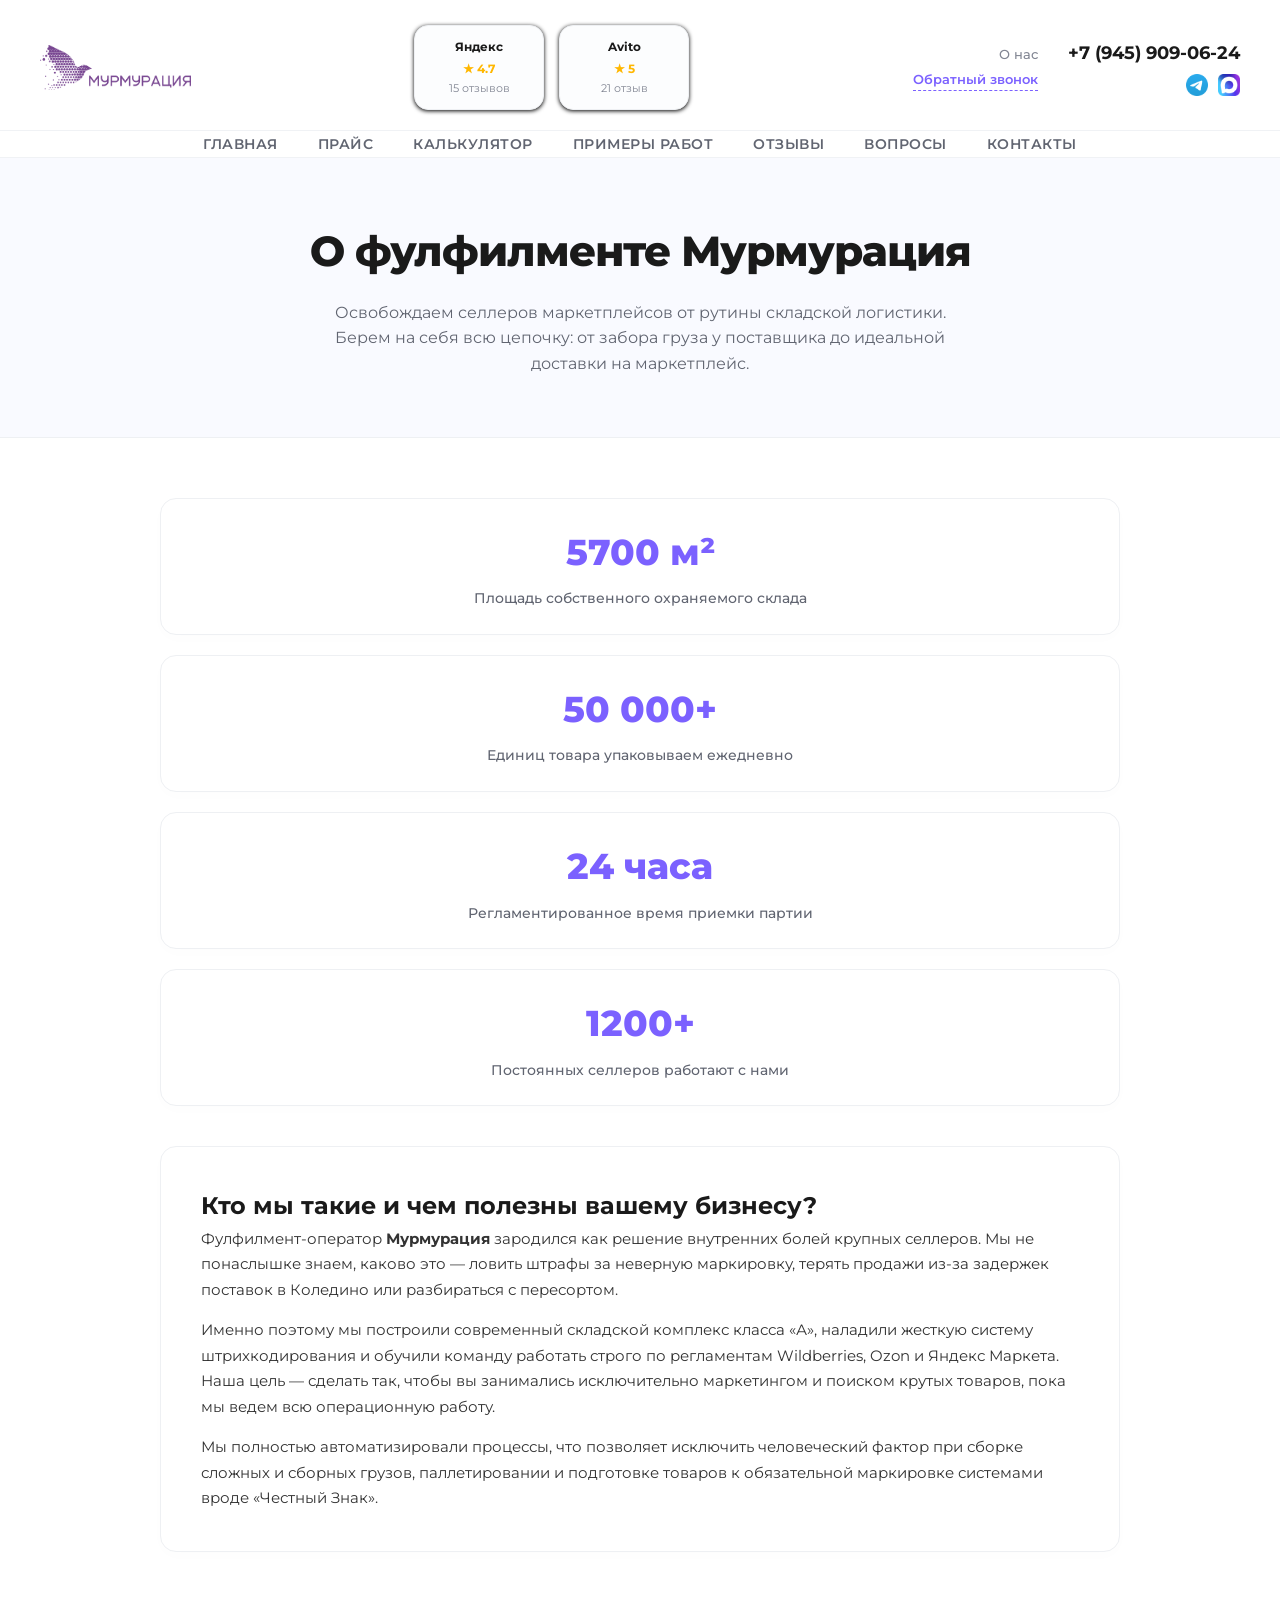
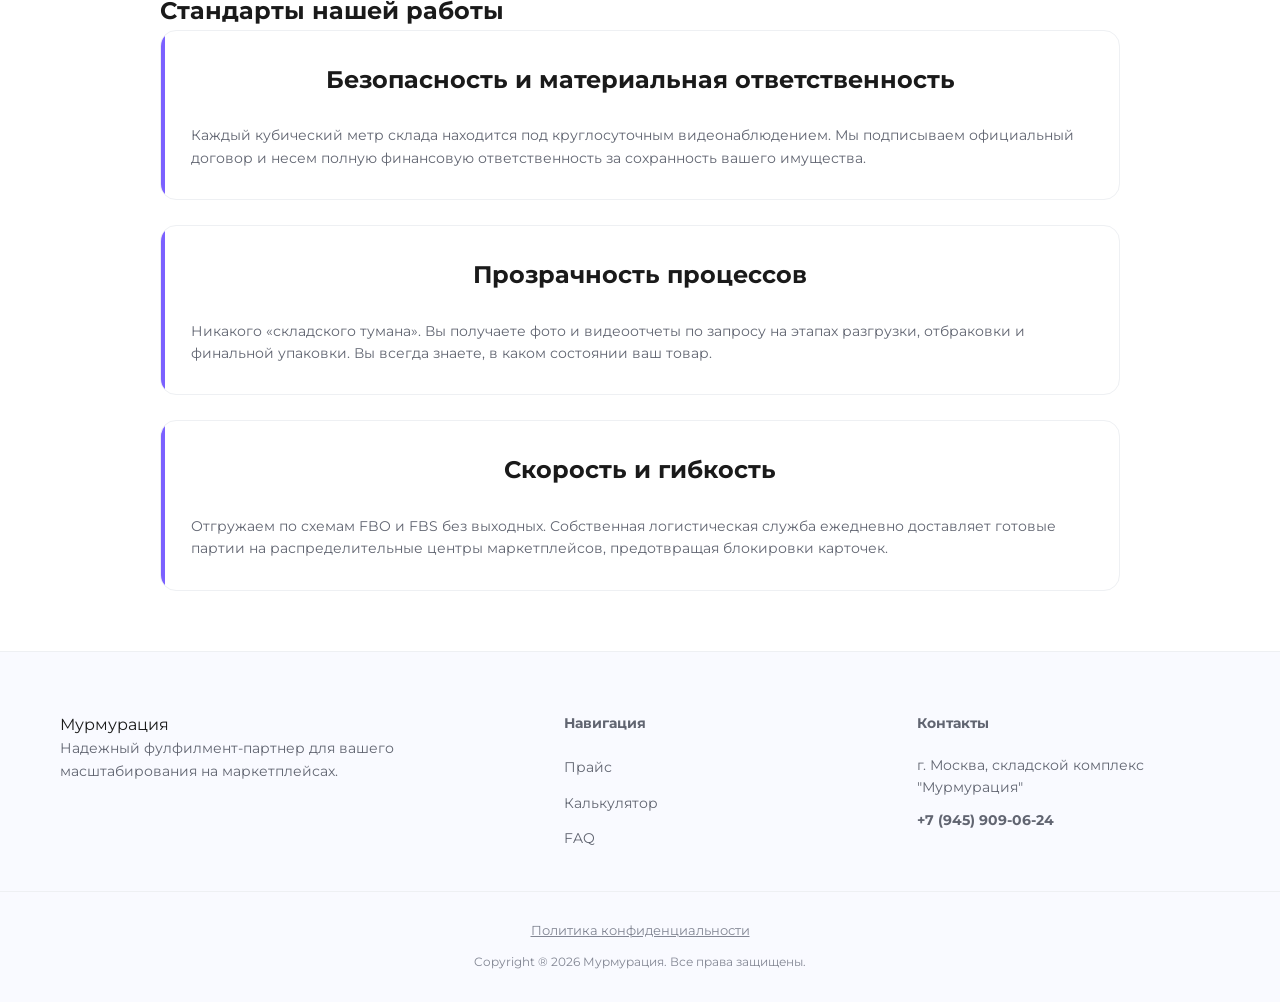
==== commit 018dd106: "Предрезлиз" ====
--- a/about.html
+++ b/about.html
@@ -3,142 +3,22 @@
   <head>
     <meta charset="UTF-8" />
     <meta name="viewport" content="width=device-width, initial-scale=1.0" />
+    <meta name="color-scheme" content="light only">
     <title>О компании — Мурмурация</title>
     <link rel="stylesheet" href="css/main.css" />
-    <style>
-      /* ==========================================================================
-         ДОПОЛНИТЕЛЬНЫЕ СТИЛИ ДЛЯ СТРАНИЦЫ О КОМПАНИИ (about.html)
-         ========================================================================== */
-      .about-hero {
-        background: #f9faff;
-        padding: 60px 0;
-        text-align: center;
-        border-bottom: 1px solid #eef0f3;
-      }
-      .about-hero h1 {
-        font-size: 42px;
-        font-weight: 800;
-        margin-bottom: 15px;
-        letter-spacing: -1px;
-        color: #1a1a1a;
-      }
-      .about-hero p {
-        color: #616571;
-        font-size: 16px;
-        max-width: 650px;
-        margin: 0 auto;
-        line-height: 1.6;
-      }
-
-      /* Основной контейнер контента */
-      .about-container {
-        max-width: 1000px;
-        margin: 0 auto;
-        padding: 60px 20px;
-      }
-
-      /* Блок с текстом об истории/миссии */
-      .about-story-block {
-        background: #ffffff;
-        border: 1px solid #eef0f3;
-        border-radius: 16px;
-        padding: 40px;
-        margin-bottom: 40px;
-        box-shadow: 0 4px 15px rgba(0, 0, 0, 0.01);
-      }
-      .about-story-block h3 {
-        font-size: 24px;
-        font-weight: 700;
-        margin-bottom: 20px;
-        color: #1a1a1a;
-      }
-      .about-story-block p {
-        font-size: 15px;
-        color: #333333;
-        line-height: 1.7;
-        margin-bottom: 15px;
-      }
-      .about-story-block p:last-child {
-        margin-bottom: 0;
-      }
-
-      /* Сетка с цифрами/достижениями */
-      .about-stats-grid {
-        display: grid;
-        grid-template-columns: repeat(auto-fit, minmax(220px, 1fr));
-        gap: 20px;
-        margin-bottom: 40px;
-      }
-      .stat-card {
-        background: #ffffff;
-        border: 1px solid #eef0f3;
-        border-radius: 16px;
-        padding: 25px;
-        text-align: center;
-        box-shadow: 0 4px 15px rgba(0, 0, 0, 0.01);
-      }
-      .stat-number {
-        font-size: 36px;
-        font-weight: 800;
-        color: #7b61ff; /* Твой фирменный фиолетовый */
-        margin-bottom: 8px;
-      }
-      .stat-label {
-        font-size: 14px;
-        color: #616571;
-        font-weight: 500;
-        line-height: 1.4;
-      }
-
-      /* Блок с нашими ценностями/преимуществами */
-      .about-features-section h3 {
-        font-size: 24px;
-        font-weight: 700;
-        margin-bottom: 25px;
-        text-align: center;
-        color: #1a1a1a;
-      }
-      .about-features-grid {
-        display: grid;
-        grid-template-columns: repeat(auto-fit, minmax(280px, 1fr));
-        gap: 25px;
-      }
-      .feature-card {
-        background: #ffffff;
-        border: 1px solid #eef0f3;
-        border-radius: 16px;
-        padding: 30px;
-        position: relative;
-        overflow: hidden;
-      }
-      .feature-card::before {
-        content: "";
-        position: absolute;
-        top: 0;
-        left: 0;
-        width: 4px;
-        height: 100%;
-        background: #7b61ff;
-      }
-      .feature-card h5 {
-        font-size: 16px;
-        font-weight: 700;
-        color: #1a1a1a;
-        margin-bottom: 12px;
-      }
-      .feature-card p {
-        font-size: 14px;
-        color: #616571;
-        line-height: 1.6;
-      }
-    </style>
+    <link rel="stylesheet" href="css/components/header.css" />
+    <link rel="stylesheet" href="css/about.css" />
+    <link rel="icon" type="image/png" href="img/company-logos/ICO.png" />
   </head>
   <body>
     <div class="wrapper">
       <header>
         <div class="header-top container">
           <a href="./" class="logo">
-            <img src="img/logo.png" alt="Мурмурация — фулфилмент под ключ" />
+            <img
+              src="img/company-logos/logo.png"
+              alt="Мурмурация — фулфилмент под ключ"
+            />
           </a>
 
           <div class="rating-widgets">
@@ -151,15 +31,14 @@
               <span class="rating" id="live-ya-rating">★ 4.7</span>
               <span class="reviews" id="live-ya-reviews">15 отзывов</span>
             </a>
-
             <a
-              href="https://www.avito.ru/"
+              href="https://www.avito.ru/brands/3095c1716e81c2f594d4e2ca49f57278"
               target="_blank"
               class="rating-box avito-box"
             >
               <span class="box-title">Avito</span>
-              <span class="rating" id="live-avito-rating">★ —</span>
-              <span class="reviews" id="live-avito-reviews">— отзывов</span>
+              <span class="rating" id="live-avito-rating">★ 5</span>
+              <span class="reviews" id="live-avito-reviews">21 отзыв</span>
             </a>
           </div>
 
@@ -174,10 +53,16 @@
               >
               <div class="social-icons">
                 <a href="#" target="_blank" rel="noopener">
-                  <img src="img/Telegram.png" alt="Написать нам в Telegram" />
+                  <img
+                    src="img/social-media/Telegram.png"
+                    alt="Написать нам в Telegram"
+                  />
                 </a>
                 <a href="#" target="_blank" rel="noopener">
-                  <img src="img/MAX-512x512.png" alt="Написать нам в Макс" />
+                  <img
+                    src="img/social-media/MAX.png"
+                    alt="Написать нам в Макс"
+                  />
                 </a>
               </div>
             </div>
@@ -239,7 +124,7 @@
             </div>
 
             <div class="about-story-block">
-              <h3>Кто мы такие и чем полезны вашему бизнесу?</h3>
+              <h2>Кто мы такие и чем полезны вашему бизнесу?</h2>
               <p>
                 Фулфилмент-оператор <strong>Мурмурация</strong> зародился как
                 решение внутренних болей крупных селлеров. Мы не понаслышке
@@ -264,10 +149,10 @@
             </div>
 
             <div class="about-features-section">
-              <h3>Стандарты нашей работы</h3>
+              <h2>Стандарты нашей работы</h2>
               <div class="about-features-grid">
                 <div class="feature-card">
-                  <h5>Безопасность и материальная ответственность</h5>
+                  <h3>Безопасность и материальная ответственность</h3>
                   <p>
                     Каждый кубический метр склада находится под круглосуточным
                     видеонаблюдением. Мы подписываем официальный договор и несем
@@ -277,7 +162,7 @@
                 </div>
 
                 <div class="feature-card">
-                  <h5>Прозрачность процессов</h5>
+                  <h3>Прозрачность процессов</h3>
                   <p>
                     Никакого «складского тумана». Вы получаете фото и
                     видеоотчеты по запросу на этапах разгрузки, отбраковки и
@@ -287,7 +172,7 @@
                 </div>
 
                 <div class="feature-card">
-                  <h5>Скорость и гибкость</h5>
+                  <h3>Скорость и гибкость</h3>
                   <p>
                     Отгружаем по схемам FBO и FBS без выходных. Собственная
                     логистическая служба ежедневно доставляет готовые партии на
@@ -321,7 +206,9 @@
           <div>
             <p class="footer-title">Контакты</p>
             <p>г. Москва, складской комплекс "Мурмурация"</p>
-            <p class="footer-phone">+7 (945) 909-06-24</p>
+            <p class="footer-phone">
+              <a href="tel:+79459090624">+7 (945) 909-06-24</a>
+            </p>
           </div>
         </div>
         <hr />
@@ -340,22 +227,5 @@
         </p>
       </footer>
     </div>
-    <script>
-      // --- ЛОГИКА ПЛАВАЮЩЕГО (ДОГОНЯЮЩЕГО) МЕНЮ ---
-      const navMenu = document.querySelector(".header-nav");
-      // Запоминаем начальную точку, где меню стоит в шапке по умолчанию
-      const menuInitialTop = navMenu.offsetTop;
-
-      window.addEventListener("scroll", () => {
-        // Проверяем, на сколько пикселей пользователь прокрутил страницу вниз
-        if (window.scrollY > menuInitialTop + 100) {
-          // Если ушли вниз — включаем режим полета
-          navMenu.classList.add("floating");
-        } else {
-          // Если вернулись в самый верх — сажаем меню обратно на его законное место
-          navMenu.classList.remove("floating");
-        }
-      });
-    </script>
   </body>
 </html>
--- a/css/main.css
+++ b/css/main.css
@@ -64,140 +64,6 @@
   display: grid;
   grid-template-columns: repeat(3, 1fr);
   gap: 30px;
-}
-
-/* ==========================================================================
-   2. ШАПКА САЙТА (HEADER)
-   ========================================================================== */
-
-html {
-  scroll-behavior: smooth;
-  scroll-padding-top: 100px; /* Отступ при клике на якоря, чтобы меню не перекрывало заголовки */
-}
-
-.header-top {
-  display: flex;
-  justify-content: space-between;
-  align-items: center;
-  padding: 25px 0 20px 0;
-}
-
-.logo img {
-  max-height: 45px;
-}
-
-.header-contacts {
-  display: flex;
-  align-items: center;
-  gap: 30px;
-}
-
-.callback-links {
-  display: flex;
-  flex-direction: column;
-  align-items: flex-end;
-  gap: 4px;
-}
-
-.callback-links a {
-  font-size: 13px;
-  font-weight: 500;
-  color: #828693;
-}
-
-.callback-links .callback-trigger {
-  color: #7b61ff;
-  font-weight: 600;
-  border-bottom: 1px dashed #7b61ff;
-}
-
-.callback-links .callback-trigger:hover {
-  color: #5a3edb;
-  border-color: transparent;
-}
-
-.phone-block {
-  display: flex;
-  flex-direction: column;
-  align-items: flex-end;
-  gap: 6px;
-}
-
-.phone-number {
-  font-size: 18px;
-  font-weight: 700;
-  color: #1a1a1a;
-}
-
-.social-icons {
-  display: flex;
-  gap: 10px;
-}
-
-.social-icons img {
-  width: 22px;
-  height: 22px;
-}
-
-/* Бургер по умолчанию скрыт на ПК */
-.burger-menu-btn {
-  display: none;
-}
-
-/* Новые стили для плавающего меню */
-.header-nav {
-  position: relative; /* В обычном состоянии меню стоит на своем месте */
-  top: 0;
-  z-index: 999;
-  background-color: #ffffff;
-  border-top: 1px solid #f0f2f5;
-  border-bottom: 1px solid #f0f2f5;
-  width: 100%;
-
-  /* Добавляем мягкую анимацию для свойства top, чтобы меню плавно "каталось", а не дергалось */
-  transition:
-    top 0.4s cubic-bezier(0.25, 1, 0.5, 1),
-    box-shadow 0.3s ease;
-}
-
-.header-nav.floating {
-  position: fixed; /* Меню отрывается от страницы и начинает кататься */
-  top: 20px; /* Делаем аккуратный отступ от верхнего края экрана, как на твоем наброске */
-  left: 0;
-  right: 0;
-  max-width: 1200px; /* Ограничиваем его по ширине твоего основного контейнера */
-  margin: 0 auto; /* Центрируем по экрану */
-  border-radius: 12px; /* Красиво скругляем углы плашки, пока она летает */
-  border: 1px solid #eef0f3;
-  box-shadow: 0 10px 30px rgba(123, 97, 255, 0.1); /* Легкая фиолетовая тень в цвет твоего бренда */
-}
-
-/* Контейнер внутри меню для центрирования элементов */
-.header-nav-container {
-  display: flex;
-  justify-content: center;
-  align-items: center;
-  padding: 15px 20px;
-}
-
-.header-nav ul {
-  display: flex;
-  list-style: none;
-  justify-content: center;
-  gap: 40px;
-}
-
-.header-nav ul li a {
-  font-size: 14px;
-  font-weight: 600;
-  color: #616571;
-  text-transform: uppercase;
-  letter-spacing: 0.5px;
-}
-
-.header-nav ul li a:hover,
-.header-nav ul li.active a {
-  color: #7b61ff;
 }
 
 /* ==========================================================================
@@ -559,98 +425,6 @@
   border-color: #7b61ff;
   box-shadow: 0 15px 35px rgba(123, 97, 255, 0.05);
 }
-
-/* ==========================================================================
-   7. СЕКЦИЯ КАЛЬКУЛЯТОРА И FAQ
-   ========================================================================== */
-.calc-block {
-  background: #f9faff;
-  border: 1px solid #e8ecff;
-  border-radius: 24px;
-  padding: 60px 40px;
-  text-align: center;
-}
-
-.calc-subtitle {
-  color: #616571;
-  margin-top: -30px;
-  margin-bottom: 40px;
-}
-
-.calc-placeholder {
-  background: #ffffff;
-  border: 2px dashed #d2d9ff;
-  border-radius: 16px;
-  padding: 50px;
-  color: #7b61ff;
-  font-weight: 600;
-}
-
-.faq-list {
-  max-width: 800px;
-  margin: 0 auto;
-  display: flex;
-  flex-direction: column;
-  gap: 15px;
-}
-
-.faq-item {
-  border: 1px solid #eef0f3;
-  border-radius: 12px;
-  background: #ffffff;
-  padding: 20px 25px;
-  overflow: hidden;
-  transition: border-color 0.2s ease;
-}
-
-.faq-question {
-  font-weight: 700;
-  font-size: 16px;
-  cursor: pointer;
-  color: #1a1a1a;
-  display: flex;
-  justify-content: space-between;
-  align-items: center;
-  user-select: none;
-}
-
-.faq-toggle-icon {
-  font-size: 20px;
-  color: #7b61ff;
-  font-weight: 400;
-  transition: transform 0.3s ease;
-  line-height: 1;
-}
-
-.faq-answer {
-  max-height: 0;
-  overflow: hidden;
-  transition: max-height 0.3s cubic-bezier(0, 1, 0, 1);
-  font-size: 14px;
-  color: #616571;
-}
-
-.faq-answer p {
-  padding-top: 15px;
-  margin-top: 10px;
-  border-top: 1px solid #f5f7fa;
-  line-height: 1.6;
-}
-
-.faq-item.is-active {
-  border-color: #7b61ff;
-}
-
-.faq-item.is-active .faq-answer {
-  max-height: 500px;
-  transition: max-height 0.3s cubic-bezier(0.9, 0, 0.1, 1);
-}
-
-.faq-item.is-active .faq-toggle-icon {
-  transform: rotate(45deg);
-  color: #ff7a50;
-}
-
 /* ==========================================================================
    8. ФОРМА ПОДБОРА РЕШЕНИЙ
    ========================================================================== */
@@ -1296,119 +1070,6 @@
 .about-story-block {
   padding: 20px;
 }
-
-/* ==========================================================================
-   СЛАЙДЕРЫ ДО / ПОСЛЕ (BEFORE-AFTER SLIDER)
-   ========================================================================== */
-.slider-card {
-  padding: 0 !important; /* Убираем внутренние отступы карточки, если они были */
-  overflow: hidden;
-}
-
-.before-after-slider {
-  position: relative;
-  width: 100%;
-  height: 280px; /* Высота карточки с примером */
-  border-radius: 12px;
-  overflow: hidden;
-  box-shadow: 0 4px 15px rgba(0, 0, 0, 0.05);
-}
-
-.slider-img {
-  position: absolute;
-  top: 0;
-  left: 0;
-  width: 100%;
-  height: 100%;
-}
-
-.slider-img img {
-  width: 100%;
-  height: 100%;
-  object-fit: cover; /* Чтобы картинки не искажались */
-  pointer-events: none;
-}
-
-/* Слой "ДО" перекрывает слой "ПОСЛЕ" и обрезается */
-.img-before {
-  width: 50%; /* Стартовое положение ползунка — ровно половина */
-  overflow: hidden;
-  z-index: 2;
-}
-
-/* Стили плашек "До" и "После" */
-.slider-badge {
-  position: absolute;
-  top: 15px;
-  padding: 4px 10px;
-  font-size: 11px;
-  font-weight: 700;
-  text-transform: uppercase;
-  letter-spacing: 0.5px;
-  border-radius: 4px;
-  color: #fff;
-  z-index: 3;
-  pointer-events: none;
-}
-.badge-before {
-  left: 15px;
-  background: rgba(235, 87, 87, 0.85); /* Красная плашка для ДО */
-}
-.badge-after {
-  right: 15px;
-  background: rgba(46, 204, 113, 0.85); /* Зеленая плашка для ПОСЛЕ */
-}
-
-/* Линия разделителя */
-.slider-line {
-  position: absolute;
-  top: 0;
-  bottom: 0;
-  left: 50%;
-  width: 3px;
-  background-color: #ffffff;
-  z-index: 3;
-  pointer-events: none; /* Пропускает клики сквозь себя */
-}
-
-/* Круглая кнопка со стрелками по центру линии */
-.slider-button {
-  position: absolute;
-  top: 50%;
-  left: 50%;
-  transform: translate(-50%, -50%);
-  width: 36px;
-  height: 36px;
-  background-color: #7b61ff; /* Твой фирменный фиолетовый цвет */
-  border: 3px solid #ffffff;
-  border-radius: 50%;
-  display: flex;
-  align-items: center;
-  justify-content: center;
-  box-shadow: 0 4px 10px rgba(0, 0, 0, 0.2);
-}
-
-/* Скрытый нативный ползунок поверх всей карточки для управления */
-.slider-range {
-  position: absolute;
-  top: 0;
-  left: 0;
-  width: 100%;
-  height: 100%;
-  opacity: 0; /* Делаем его полностью невидимым */
-  cursor: ew-resize; /* Меняем курсор на стрелочки влево-вправо */
-  z-index: 4;
-}
-
-/* Текст под слайдером */
-.work-card p {
-  padding: 15px;
-  font-weight: 600;
-  font-size: 14px;
-  color: #1a1a1a;
-  text-align: center;
-}
-
 /* ==========================================================================
    ИНТЕРАКТИВНЫЙ КАЛЬКУЛЯТОР СТОИМОСТИ
    ========================================================================== */
--- a/css/components/header.css
+++ b/css/components/header.css
@@ -0,0 +1,133 @@
+/* ==========================================================================
+   2. ШАПКА САЙТА (HEADER)
+   ========================================================================== */
+
+html {
+  scroll-behavior: smooth;
+  scroll-padding-top: 100px; /* Отступ при клике на якоря, чтобы меню не перекрывало заголовки */
+}
+
+.header-top {
+  display: flex;
+  justify-content: space-between;
+  align-items: center;
+  padding: 25px 0 20px 0;
+}
+
+.logo img {
+  max-height: 45px;
+}
+
+.header-contacts {
+  display: flex;
+  align-items: center;
+  gap: 30px;
+}
+
+.callback-links {
+  display: flex;
+  flex-direction: column;
+  align-items: flex-end;
+  gap: 4px;
+}
+
+.callback-links a {
+  font-size: 13px;
+  font-weight: 500;
+  color: #828693;
+}
+
+.callback-links .callback-trigger {
+  color: #7b61ff;
+  font-weight: 600;
+  border-bottom: 1px dashed #7b61ff;
+}
+
+.callback-links .callback-trigger:hover {
+  color: #5a3edb;
+  border-color: transparent;
+}
+
+.phone-block {
+  display: flex;
+  flex-direction: column;
+  align-items: flex-end;
+  gap: 6px;
+}
+
+.phone-number {
+  font-size: 18px;
+  font-weight: 700;
+  color: #1a1a1a;
+}
+
+.social-icons {
+  display: flex;
+  gap: 10px;
+}
+
+.social-icons img {
+  width: 22px;
+  height: 22px;
+}
+
+/* Бургер по умолчанию скрыт на ПК */
+.burger-menu-btn {
+  display: none;
+}
+
+/* Новые стили для плавающего меню */
+.header-nav {
+  position: relative; /* В обычном состоянии меню стоит на своем месте */
+  top: 0;
+  z-index: 999;
+  background-color: #ffffff;
+  border-top: 1px solid #f0f2f5;
+  border-bottom: 1px solid #f0f2f5;
+  width: 100%;
+
+  /* Добавляем мягкую анимацию для свойства top, чтобы меню плавно "каталось", а не дергалось */
+  transition:
+    top 0.4s cubic-bezier(0.25, 1, 0.5, 1),
+    box-shadow 0.3s ease;
+}
+
+.header-nav.floating {
+  position: fixed; /* Меню отрывается от страницы и начинает кататься */
+  top: 20px; /* Делаем аккуратный отступ от верхнего края экрана, как на твоем наброске */
+  left: 0;
+  right: 0;
+  max-width: 1200px; /* Ограничиваем его по ширине твоего основного контейнера */
+  margin: 0 auto; /* Центрируем по экрану */
+  border-radius: 12px; /* Красиво скругляем углы плашки, пока она летает */
+  border: 1px solid #eef0f3;
+  box-shadow: 0 10px 30px rgba(123, 97, 255, 0.1); /* Легкая фиолетовая тень в цвет твоего бренда */
+}
+
+/* Контейнер внутри меню для центрирования элементов */
+.header-nav-container {
+  display: flex;
+  justify-content: center;
+  align-items: center;
+  padding: 15px 20px;
+}
+
+.header-nav ul {
+  display: flex;
+  list-style: none;
+  justify-content: center;
+  gap: 40px;
+}
+
+.header-nav ul li a {
+  font-size: 14px;
+  font-weight: 600;
+  color: #616571;
+  text-transform: uppercase;
+  letter-spacing: 0.5px;
+}
+
+.header-nav ul li a:hover,
+.header-nav ul li.active a {
+  color: #7b61ff;
+}
--- a/css/about.css
+++ b/css/about.css
@@ -0,0 +1,122 @@
+.about-hero {
+  background: #f9faff;
+  padding: 60px 0;
+  text-align: center;
+  border-bottom: 1px solid #eef0f3;
+}
+.about-hero h1 {
+  font-size: 42px;
+  font-weight: 800;
+  margin-bottom: 15px;
+  letter-spacing: -1px;
+  color: #1a1a1a;
+}
+.about-hero p {
+  color: #616571;
+  font-size: 16px;
+  max-width: 650px;
+  margin: 0 auto;
+  line-height: 1.6;
+}
+
+/* Основной контейнер контента */
+.about-container {
+  max-width: 1000px;
+  margin: 0 auto;
+  padding: 60px 20px;
+}
+
+/* Блок с текстом об истории/миссии */
+.about-story-block {
+  background: #ffffff;
+  border: 1px solid #eef0f3;
+  border-radius: 16px;
+  padding: 40px;
+  margin-bottom: 40px;
+  box-shadow: 0 4px 15px rgba(0, 0, 0, 0.01);
+}
+.about-story-block h3 {
+  font-size: 24px;
+  font-weight: 700;
+  margin-bottom: 20px;
+  color: #1a1a1a;
+}
+.about-story-block p {
+  font-size: 15px;
+  color: #333333;
+  line-height: 1.7;
+  margin-bottom: 15px;
+}
+.about-story-block p:last-child {
+  margin-bottom: 0;
+}
+
+/* Сетка с цифрами/достижениями */
+.about-stats-grid {
+  display: grid;
+  grid-template-columns: repeat(auto-fit, minmax(220px, 1fr));
+  gap: 20px;
+  margin-bottom: 40px;
+}
+.stat-card {
+  background: #ffffff;
+  border: 1px solid #eef0f3;
+  border-radius: 16px;
+  padding: 25px;
+  text-align: center;
+  box-shadow: 0 4px 15px rgba(0, 0, 0, 0.01);
+}
+.stat-number {
+  font-size: 36px;
+  font-weight: 800;
+  color: #7b61ff; /* Твой фирменный фиолетовый */
+  margin-bottom: 8px;
+}
+.stat-label {
+  font-size: 14px;
+  color: #616571;
+  font-weight: 500;
+  line-height: 1.4;
+}
+
+/* Блок с нашими ценностями/преимуществами */
+.about-features-section h3 {
+  font-size: 24px;
+  font-weight: 700;
+  margin-bottom: 25px;
+  text-align: center;
+  color: #1a1a1a;
+}
+.about-features-grid {
+  display: grid;
+  grid-template-columns: repeat(auto-fit, minmax(280px, 1fr));
+  gap: 25px;
+}
+.feature-card {
+  background: #ffffff;
+  border: 1px solid #eef0f3;
+  border-radius: 16px;
+  padding: 30px;
+  position: relative;
+  overflow: hidden;
+}
+.feature-card::before {
+  content: "";
+  position: absolute;
+  top: 0;
+  left: 0;
+  width: 4px;
+  height: 100%;
+  background: #7b61ff;
+}
+.feature-card h5 {
+  font-size: 16px;
+  font-weight: 700;
+  color: #1a1a1a;
+  margin-bottom: 12px;
+}
+.feature-card p {
+  font-size: 14px;
+  color: #616571;
+  line-height: 1.6;
+}
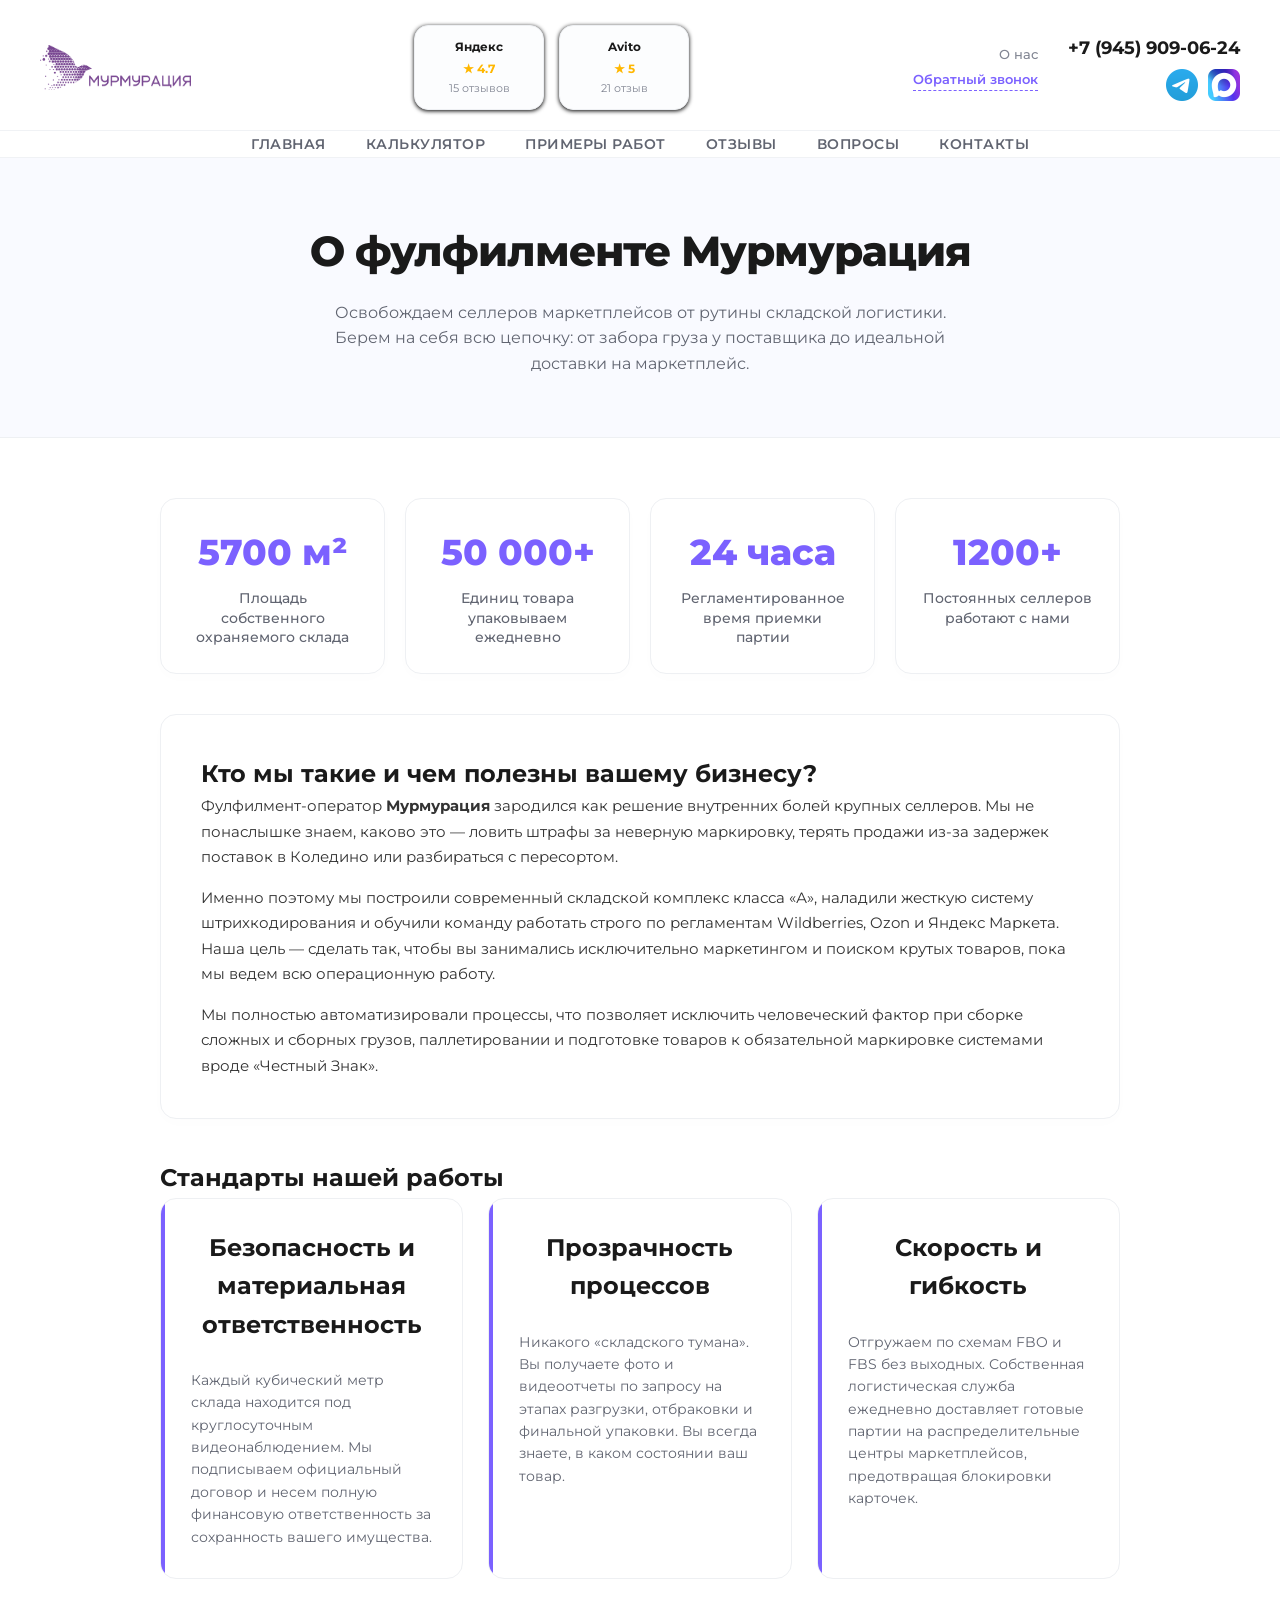
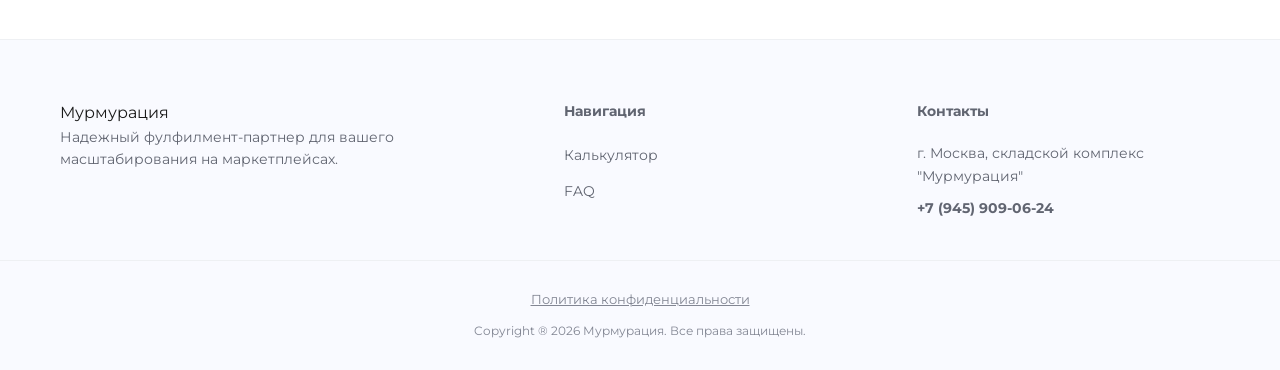
==== commit 99497f68: "Сырая мобилка" ====
--- a/about.html
+++ b/about.html
@@ -3,12 +3,12 @@
   <head>
     <meta charset="UTF-8" />
     <meta name="viewport" content="width=device-width, initial-scale=1.0" />
-    <meta name="color-scheme" content="light only">
+    <meta name="color-scheme" content="light only" />
     <title>О компании — Мурмурация</title>
     <link rel="stylesheet" href="css/main.css" />
     <link rel="stylesheet" href="css/components/header.css" />
     <link rel="stylesheet" href="css/about.css" />
-    <link rel="icon" type="image/png" href="img/company-logos/ICO.png" />
+    <link rel="icon" type="image/png" href="img/company-logos/icon.png" />
   </head>
   <body>
     <div class="wrapper">
@@ -68,16 +68,24 @@
             </div>
           </div>
         </div>
-
+        <button
+          class="burger-menu-btn"
+          onclick="toggleMobileMenu()"
+          aria-label="Меню"
+        >
+          <span></span>
+          <span></span>
+          <span></span>
+        </button>
         <nav class="header-nav">
           <ul>
             <li><a href="./">Главная</a></li>
-            <li><a href="./#price">Прайс</a></li>
             <li><a href="./#calculator">Калькулятор</a></li>
             <li><a href="./#examples">Примеры работ</a></li>
             <li><a href="reviews.html">Отзывы</a></li>
             <li><a href="./#faq">Вопросы</a></li>
             <li><a href="contact.html">Контакты</a></li>
+            <li class="mobile-only"><a href="about.html">О нас</a></li>
           </ul>
         </nav>
       </header>
@@ -198,7 +206,6 @@
           <div>
             <p class="footer-title">Навигация</p>
             <ul>
-              <li><a href="./#price">Прайс</a></li>
               <li><a href="./#calculator">Калькулятор</a></li>
               <li><a href="./#faq">FAQ</a></li>
             </ul>
@@ -227,5 +234,6 @@
         </p>
       </footer>
     </div>
+    <script src="JS/about.js" defer></script>
   </body>
 </html>
--- a/css/main.css
+++ b/css/main.css
@@ -126,18 +126,6 @@
   line-height: 1.3;
 }
 
-/* Адаптив для мобилок: немного уменьшаем шрифт, чтобы на экранах смартфонов всё смотрелось компактно */
-@media screen and (max-width: 576px) {
-  .hero-stats {
-    gap: 10px;
-    margin-bottom: 30px;
-    padding-left: 15px; /* Чуть уменьшаем отступ от линии на мобилках */
-  }
-
-  .stat-item-phrase {
-    font-size: 16px;
-  }
-}
 .stat-item {
   display: flex;
   flex-direction: column;
@@ -813,263 +801,6 @@
   transform: translateY(-5px);
   box-shadow: 0 12px 24px rgba(123, 97, 255, 0.12);
 }
-
-/* ==========================================================================
-   ПОЛНЫЙ РЕФАКТОРИНГ МОБИЛЬНОЙ ВЕРСИИ (Экраны <= 768px)
-   ========================================================================== */
-@media screen and (max-width: 768px) {
-  .container {
-    padding-left: 20px;
-    padding-right: 20px;
-  }
-
-  /* Схлопываем огромную шапку в компактную строку */
-  .header-top {
-    display: flex;
-    flex-direction: row !important; /* В одну линию на мобилках */
-    justify-content: space-between;
-    align-items: center;
-    padding: 15px 0;
-    width: 100%;
-  }
-
-  /* Прячем огромные виджеты отзывов из шапки на смартфонах, чтобы не жрали экран */
-  .rating-widgets {
-    display: none !important;
-  }
-
-  /* Контакты ужимаем, оставляем только иконки и телефон */
-  .header-contacts {
-    flex-direction: row !important;
-    gap: 15px;
-    width: auto !important;
-  }
-
-  .callback-links {
-    display: none !important; /* Скрываем "обратный звонок" текстом */
-  }
-
-  .phone-block {
-    align-items: flex-end;
-    gap: 0;
-  }
-
-  .phone-number {
-    font-size: 15px !important;
-  }
-
-  .social-icons a img {
-    width: 28px !important;
-    height: 28px !important;
-  }
-
-  /* Включаем и центрируем кнопку бургера */
-  .burger-menu-btn {
-    display: flex;
-    flex-direction: column;
-    justify-content: space-between;
-    width: 26px;
-    height: 18px;
-    background: transparent;
-    border: none;
-    cursor: pointer;
-    padding: 0;
-    z-index: 101;
-  }
-
-  .burger-menu-btn span {
-    width: 100%;
-    height: 3px;
-    background-color: #1a1a1a;
-    border-radius: 3px;
-    transition: all 0.3s ease;
-  }
-
-  /* Переносим навигацию в полноэкранное JS-меню */
-  .header-nav {
-    border: none;
-    padding: 0;
-    position: static;
-  }
-
-  .header-nav-container {
-    justify-content: flex-end; /* Сдвигаем бургер вправо */
-    padding: 10px 20px;
-  }
-
-  .header-nav ul {
-    display: none;
-    flex-direction: column !important;
-    position: fixed;
-    top: 0;
-    left: 0;
-    width: 100%;
-    height: 100vh;
-    background: #ffffff;
-    z-index: 100;
-    padding: 100px 20px 40px 20px !important;
-    justify-content: flex-start;
-    align-items: center;
-    gap: 30px !important;
-  }
-
-  .header-nav ul li a {
-    font-size: 20px !important;
-    color: #1a1a1a;
-  }
-
-  /* Классы-переключатели для JS */
-  .header-nav.open ul {
-    display: flex !important;
-  }
-
-  .header-nav.open .burger-menu-btn span:nth-child(1) {
-    transform: translateY(7px) rotate(45deg);
-  }
-  .header-nav.open .burger-menu-btn span:nth-child(2) {
-    opacity: 0;
-  }
-  .header-nav.open .burger-menu-btn span:nth-child(3) {
-    transform: translateY(-8px) rotate(-45deg);
-  }
-
-  /* Главный экран (Hero) */
-  .hero-layout-wrapper {
-    flex-direction: column-reverse !important; /* Сначала текст, видео в самый верх */
-    gap: 30px;
-  }
-
-  .hero-text-side {
-    flex: 0 0 100%;
-    max-width: 100%;
-    text-align: center;
-  }
-
-  .hero-title {
-    font-size: 28px;
-    line-height: 1.3;
-  }
-
-  .hero-stats {
-    justify-content: center;
-    border-left: none;
-    border-bottom: 2px solid #7b61ff;
-    padding-left: 0;
-    padding-bottom: 15px;
-  }
-
-  .hero-interactive-side {
-    flex: 0 0 100%;
-  }
-
-  /* Карусель */
-  .logos-group {
-    gap: 40px;
-    padding-right: 40px;
-  }
-  .logos-group img,
-  .logos-track img {
-    height: 24px !important;
-    filter: grayscale(
-      100%
-    ) !important; /* Убираем цветность со всех дубликатов на мобилке */
-    opacity: 0.3 !important;
-  }
-
-  /* Коммерция и футер */
-  .grid-3-columns,
-  .footer-blocks {
-    grid-template-columns: 1fr !important;
-    gap: 30px;
-  }
-
-  .footer-blocks {
-    text-align: center;
-  }
-
-  /* Перестраиваем фиолетовый баннер формы в один вертикальный столб */
-  .form-banner {
-    flex-direction: column !important;
-    align-items: stretch !important;
-    padding: 40px 20px !important;
-    gap: 25px !important;
-  }
-
-  /* Текст формы центрируем */
-  .form-text {
-    text-align: center;
-  }
-
-  .form-text h3 {
-    font-size: 22px !important;
-    line-height: 1.3;
-  }
-
-  /* Поля ввода и кнопка выстраиваются друг под другом */
-  .form-fields {
-    flex-direction: column !important;
-    width: 100% !important;
-    align-items: center !important;
-    gap: 15px !important;
-  }
-
-  /* Инпуты растягиваются на всю доступную ширину */
-  .form-fields input {
-    max-width: 100% !important;
-    width: 100% !important;
-  }
-
-  /* Кнопка "Подобрать решение" больше не накладывается */
-  .form-fields button {
-    width: 100% !important;
-    white-space: normal !important; /* Разрешаем перенос текста, если кнопка узкая */
-    padding: 16px 20px !important;
-  }
-
-  /* ИСПРАВЛЕНО: Чекбокс согласия РКН больше не разлетается */
-  .privacy-agreement {
-    display: flex !important;
-    flex-direction: row !important; /* Чекбокс и текст строго в одну строку */
-    align-items: flex-start !important; /* Ровняем по верхней границе первой строчки текста */
-    gap: 10px !important;
-    margin: 10px auto 0 auto !important;
-    width: 100% !important;
-    max-width: 100% !important; /* Занимает всю ширину инпута */
-    justify-content: flex-start !important; /* Прижимаем элементы влево без дырок */
-    text-align: left !important;
-  }
-
-  .privacy-agreement input[type="checkbox"] {
-    margin-top: 3px !important; /* Выравниваем квадратик по центру первой строки */
-    flex-shrink: 0 !important; /* Защищаем чекбокс от сплющивания */
-    width: 16px !important;
-    height: 16px !important;
-    cursor: pointer;
-  }
-
-  .privacy-agreement label {
-    font-size: 13px !important;
-    line-height: 1.4 !important;
-    color: rgba(255, 255, 255, 0.85) !important;
-    text-align: left !important;
-  }
-}
-
-/* Дополнительные страницы */
-.reviews-hero h1,
-.about-hero h1 {
-  font-size: 28px;
-}
-.review-card-header,
-.about-stats-grid,
-.about-features-grid {
-  flex-direction: column;
-  grid-template-columns: 1fr !important;
-  gap: 10px;
-}
-.about-story-block {
-  padding: 20px;
-}
 /* ==========================================================================
    ИНТЕРАКТИВНЫЙ КАЛЬКУЛЯТОР СТОИМОСТИ
    ========================================================================== */
@@ -1335,20 +1066,124 @@
   line-height: 1.4;
   margin-top: 5px;
 }
-
-/* Адаптивность для мобилок */
-@media screen and (max-width: 992px) {
+/* ==========================================================================
+   ПОЛНЫЙ РЕФАКТОРИНГ МОБИЛЬНОЙ ВЕРСИИ (Экраны <= 768px)
+   ========================================================================== */
+/* Адаптив для мобилок: немного уменьшаем шрифт, чтобы на экранах смартфонов всё смотрелось компактно */
+/* ==========================================================================
+   АДАПТИВ ДЛЯ МОБИЛОК (768px и меньше)
+   ========================================================================== */
+@media screen and (max-width: 768px) {
+  
+  /* Базовые контейнеры */
+  .container {
+    padding-left: 20px !important;
+    padding-right: 20px !important;
+  }
+
+  /* --- ШАПКА --- */
+  .header-top {
+    display: flex !important;
+    flex-direction: row !important;
+    justify-content: space-between;
+    align-items: center;
+    padding: 15px 0 !important;
+  }
+
+  .rating-widgets,
+  .callback-links {
+    display: none !important;
+  }
+
+  /* Бургер и Меню */
+  .burger-menu-btn {
+    display: flex !important;
+    flex-direction: column;
+    gap: 4px;
+    border: none;
+    background: transparent;
+    cursor: pointer;
+    z-index: 101;
+  }
+  .burger-menu-btn span {
+    width: 25px;
+    height: 3px;
+    background: #1a1a1a;
+    border-radius: 2px;
+  }
+
+  .header-nav {
+    border: none !important;
+    padding: 0 !important;
+    position: static !important;
+  }
+
+  .header-nav ul {
+    display: none;
+    position: fixed;
+    top: 0;
+    left: 0;
+    width: 100%;
+    height: 100vh;
+    background: #ffffff;
+    flex-direction: column !important;
+    justify-content: center;
+    align-items: center;
+    gap: 30px !important;
+    z-index: 1000;
+  }
+  .header-nav.open ul {
+    display: flex !important;
+  }
+
+  /* --- КОНТЕНТ --- */
+  .hero-layout-wrapper {
+    flex-direction: column-reverse !important;
+    gap: 30px !important;
+  }
+  .hero-title {
+    font-size: 28px !important;
+    line-height: 1.3 !important;
+  }
+
+  .grid-3-columns,
+  .footer-blocks,
+  .about-stats-grid,
+  .about-features-grid {
+    grid-template-columns: 1fr !important;
+    gap: 20px !important;
+  }
+
+  /* --- ФОРМА И КАЛЬКУЛЯТОР --- */
+  .form-banner {
+    flex-direction: column !important;
+    padding: 30px 20px !important;
+    gap: 20px !important;
+  }
+  .form-fields {
+    flex-direction: column !important;
+    width: 100% !important;
+    gap: 15px !important;
+  }
+  .form-fields input,
+  .form-fields button {
+    width: 100% !important;
+    max-width: 100% !important;
+  }
+
+  .privacy-agreement {
+    display: flex !important;
+    flex-direction: row !important;
+    align-items: flex-start !important;
+    gap: 10px !important;
+    width: 100% !important;
+    text-align: left !important;
+  }
+
   .calc-wrapper {
-    flex-direction: column;
+    flex-direction: column !important;
   }
   .calc-result-box {
-    position: static;
-  }
-}
-
-@media screen and (max-width: 576px) {
-  .marketplace-options {
-    flex-direction: column;
-    gap: 8px;
-  }
-}
+    position: static !important;
+  }
+}
--- a/css/components/header.css
+++ b/css/components/header.css
@@ -1,3 +1,17 @@
+* {
+  box-sizing: border-box; /* Чтобы padding не увеличивал ширину блока */
+  margin: 0;
+  padding: 0;
+}
+
+img {
+  max-width: 100%; /* Чтобы картинки не вылезали за пределы экрана */
+  height: auto;
+}
+
+body {
+  overflow-x: hidden; /* Чтобы сайт не скроллился влево-вправо */
+}
 /* ==========================================================================
    2. ШАПКА САЙТА (HEADER)
    ========================================================================== */
@@ -67,8 +81,8 @@
 }
 
 .social-icons img {
-  width: 22px;
-  height: 22px;
+  width: 32px;
+  height: auto;
 }
 
 /* Бургер по умолчанию скрыт на ПК */
@@ -131,3 +145,161 @@
 .header-nav ul li.active a {
   color: #7b61ff;
 }
+
+@media (min-width: 769px) {
+  .mobile-only {
+    display: none !important;
+  }
+}
+
+/* ==========================================================================
+   МОБИЛЬНАЯ ВЕРСИЯ
+   ========================================================================== */
+@media (max-width: 768px) {
+  .services img {
+    display: block; /* Обязательно, чтобы сработал auto */
+    max-width: 50%; /* Твой размер */
+    margin: 0 auto; /* 0 — сверху/снизу, auto — слева/справа */
+  }
+
+  .mobile-only {
+    display: block !important; /* Или display: list-item, если это li */
+  }
+
+  .process-flow {
+    display: none !important; /* Полностью убирает блок с экрана */
+  }
+
+  /* 1. Добавляем "воздух" по бокам, чтобы ничего не липло */
+  .header-top {
+    padding: 15px !important;
+  }
+
+  /* 2. Компактные контакты в одну строку */
+  .header-contacts {
+    gap: 10px; /* Уменьшаем расстояние между блоками */
+    scale: 0.8; /* Немного уменьшаем весь блок контактов, чтобы влез */
+    transform-origin: right center; /* Уменьшаем относительно правого края */
+  }
+
+  /* Убираем лишние отступы внутри контактов */
+  .callback-links {
+    gap: 2px;
+  }
+
+  .callback-links a {
+    font-size: 11px; /* Чуть меньше шрифт */
+  }
+
+  .phone-number {
+    font-size: 20px; /* Чуть меньше номер */
+  }
+
+  /* 3. Бургер оставляем на месте, но он теперь в потоке с контактами */
+  .burger-menu-btn {
+    display: block !important;
+    margin-left: 10px;
+    padding: 5px;
+  }
+
+  /* 4. Настройка мобильного меню (как и было) */
+  .header-nav {
+    display: none;
+    position: fixed;
+    top: 0;
+    left: 0;
+    width: 100%;
+    height: 100%;
+    background: #ffffff;
+    z-index: 9999;
+    flex-direction: column;
+    padding-top: 80px;
+  }
+  /* Бургер */
+  .burger-menu-btn {
+    display: block !important;
+    background: white;
+    border: none;
+    cursor: pointer;
+    padding: 10px;
+    border-radius: 8px;
+    z-index: 999;
+    transition: all 0.3s ease;
+  }
+
+  .burger-menu-btn.floating {
+    position: fixed;
+    top: 20px;
+    left: 20px;
+    box-shadow: 0 4px 12px rgba(0, 0, 0, 0.15);
+    z-index: 9999;
+  }
+
+  .burger-menu-btn span {
+    display: block;
+    width: 25px;
+    height: 3px;
+    background: #1a1a1a;
+    margin: 5px 0;
+  }
+
+  /* Мобильное меню */
+  .header-nav {
+    display: none;
+    position: fixed;
+    top: 0;
+    left: 0;
+    width: 100%;
+    height: 100%;
+    background: #ffffff;
+    z-index: 9999;
+    flex-direction: column;
+    padding-top: 80px;
+  }
+
+  .header-nav.open {
+    display: flex !important;
+  }
+
+  .header-nav-container {
+    flex-direction: column;
+    gap: 30px;
+  }
+
+  .header-nav ul {
+    flex-direction: column;
+    align-items: center;
+    gap: 25px;
+  }
+
+  .header-nav ul li a {
+    font-size: 20px;
+  }
+
+  /* Крестик */
+  .close-menu-btn {
+    display: none !important;
+    position: absolute;
+    top: 20px;
+    right: 20px;
+    font-size: 40px;
+    background: none;
+    border: none;
+    cursor: pointer;
+    z-index: 10000;
+  }
+
+  .header-nav.open .close-menu-btn {
+    display: block !important;
+  }
+  .burger-menu-btn {
+    display: block !important;
+    position: relative; /* Чтобы она была в потоке, пока не скроллишь */
+    z-index: 10002 !important; /* Ставим выше всего (меню у нас 9999) */
+  }
+
+  /* Если меню открыто, бургер все равно должен быть виден */
+  .header-nav.open ~ .burger-menu-btn {
+    display: block !important;
+  }
+}
--- a/css/about.css
+++ b/css/about.css
@@ -1,3 +1,18 @@
+* {
+  box-sizing: border-box; /* Чтобы padding не увеличивал ширину блока */
+  margin: 0;
+  padding: 0;
+}
+
+img {
+  max-width: 100%; /* Чтобы картинки не вылезали за пределы экрана */
+  height: auto;
+}
+
+body {
+  overflow-x: hidden; /* Чтобы сайт не скроллился влево-вправо */
+}
+
 .about-hero {
   background: #f9faff;
   padding: 60px 0;
